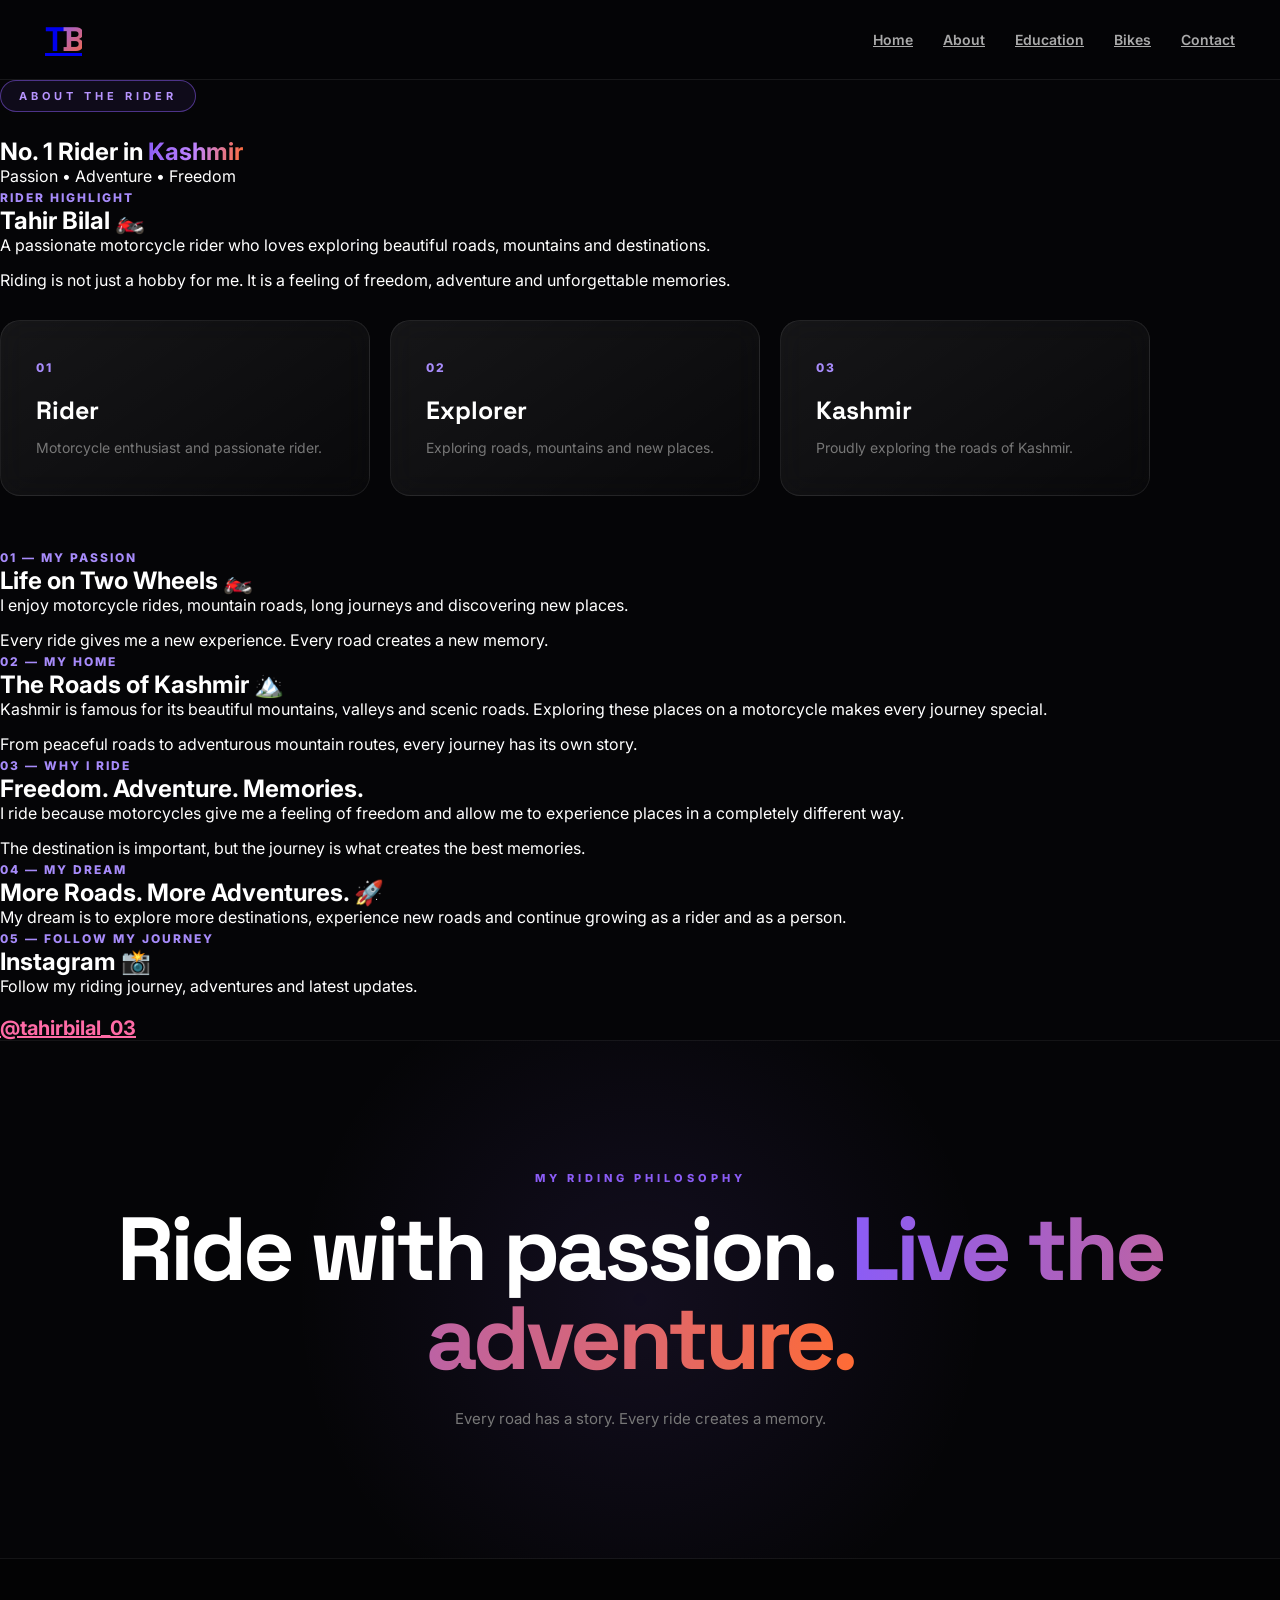
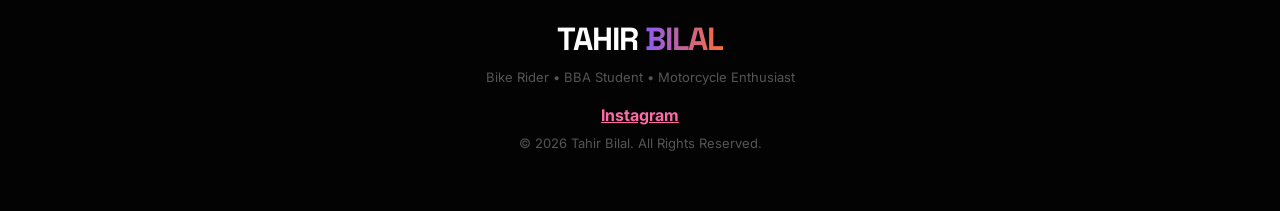
==== About.html @ ef12df56 "Update About.html" ====
<!DOCTYPE html>
<html lang="en">

<head>
    <meta charset="UTF-8">
    <meta name="viewport" content="width=device-width, initial-scale=1.0">

    <title>About | Tahir Bilal</title>

    <link rel="stylesheet" href="style.css">

    <link rel="preconnect" href="https://fonts.googleapis.com">
    <link href="https://fonts.googleapis.com/css2?family=Inter:wght@400;600;700;800&family=Space+Grotesk:wght@500;600;700&display=swap" rel="stylesheet">
</head>

<body>

<!-- NAVBAR -->

<nav class="navbar">

    <div class="nav-container">

        <a href="index.html" class="logo">
            T<span>B</span>
        </a>

        <div class="nav-links">

            <a href="index.html">Home</a>

            <a href="About.html">About</a>

            <a href="education.html">Education</a>

            <a href="Bikes.html">Bikes</a>

            <a href="Contact.Html">Contact</a>

        </div>

    </div>

</nav>


<!-- ABOUT HERO -->

<section class="container">

    <div class="page-title">

        <div class="small-title">
            ABOUT THE RIDER
        </div>

        <h1>
            No. 1 Rider in
            <span class="gradient-text">Kashmir</span>
        </h1>

        <p>
            Passion • Adventure • Freedom
        </p>

    </div>


    <!-- RIDER HIGHLIGHT -->

    <div class="card">

        <span class="quick-number">
            RIDER HIGHLIGHT
        </span>

        <h2>
            Tahir Bilal 🏍️
        </h2>

        <p>
            A passionate motorcycle rider who loves exploring
            beautiful roads, mountains and destinations.
        </p>

        <p style="margin-top:15px;">
            Riding is not just a hobby for me. It is a feeling of
            freedom, adventure and unforgettable memories.
        </p>

    </div>


    <!-- STATS -->

    <div class="quick-section" style="margin:30px 0 50px; padding:0;">

        <div class="quick-card">

            <span class="quick-number">01</span>

            <h3>
                Rider
            </h3>

            <p>
                Motorcycle enthusiast
                and passionate rider.
            </p>

        </div>


        <div class="quick-card">

            <span class="quick-number">02</span>

            <h3>
                Explorer
            </h3>

            <p>
                Exploring roads,
                mountains and new places.
            </p>

        </div>


        <div class="quick-card">

            <span class="quick-number">03</span>

            <h3>
                Kashmir
            </h3>

            <p>
                Proudly exploring
                the roads of Kashmir.
            </p>

        </div>

    </div>


    <!-- MY PASSION -->

    <div class="card">

        <span class="quick-number">
            01 — MY PASSION
        </span>

        <h2>
            Life on Two Wheels 🏍️
        </h2>

        <p>
            I enjoy motorcycle rides, mountain roads,
            long journeys and discovering new places.
        </p>

        <p style="margin-top:15px;">
            Every ride gives me a new experience.
            Every road creates a new memory.
        </p>

    </div>


    <!-- KASHMIR -->

    <div class="card">

        <span class="quick-number">
            02 — MY HOME
        </span>

        <h2>
            The Roads of Kashmir 🏔️
        </h2>

        <p>
            Kashmir is famous for its beautiful mountains,
            valleys and scenic roads. Exploring these places
            on a motorcycle makes every journey special.
        </p>

        <p style="margin-top:15px;">
            From peaceful roads to adventurous mountain routes,
            every journey has its own story.
        </p>

    </div>


    <!-- WHY I RIDE -->

    <div class="card">

        <span class="quick-number">
            03 — WHY I RIDE
        </span>

        <h2>
            Freedom. Adventure. Memories.
        </h2>

        <p>
            I ride because motorcycles give me a feeling of
            freedom and allow me to experience places in a
            completely different way.
        </p>

        <p style="margin-top:15px;">
            The destination is important, but the journey
            is what creates the best memories.
        </p>

    </div>


    <!-- FUTURE -->

    <div class="card">

        <span class="quick-number">
            04 — MY DREAM
        </span>

        <h2>
            More Roads. More Adventures. 🚀
        </h2>

        <p>
            My dream is to explore more destinations,
            experience new roads and continue growing
            as a rider and as a person.
        </p>

    </div>


    <!-- INSTAGRAM -->

    <div class="card">

        <span class="quick-number">
            05 — FOLLOW MY JOURNEY
        </span>

        <h2>
            Instagram 📸
        </h2>

        <p>
            Follow my riding journey, adventures and
            latest updates.
        </p>

        <p style="margin-top:20px;">

            <a
                href="https://www.instagram.com/tahirbilal_03/"
                target="_blank"
                rel="noopener noreferrer"
                style="
                    color:#ff6ba6;
                    font-weight:700;
                    font-size:20px;
                "
            >
                @tahirbilal_03
            </a>

        </p>

    </div>

</section>


<!-- QUOTE -->

<section class="quote">

    <p class="quote-small">
        MY RIDING PHILOSOPHY
    </p>

    <h2>
        Ride with passion.
        <span>Live the adventure.</span>
    </h2>

    <p>
        Every road has a story.
        Every ride creates a memory.
    </p>

</section>


<!-- FOOTER -->

<footer>

    <h2>
        TAHIR <span>BILAL</span>
    </h2>

    <p>
        Bike Rider • BBA Student • Motorcycle Enthusiast
    </p>

    <div class="footer-social">

        <a
            href="https://www.instagram.com/tahirbilal_03/"
            target="_blank"
            rel="noopener noreferrer"
        >
            Instagram
        </a>

    </div>

    <p>
        © 2026 Tahir Bilal. All Rights Reserved.
    </p>

</footer>

</body>
        </html>
---- style.css ----
* {
    margin: 0;
    padding: 0;
    box-sizing: border-box;
}

html {
    scroll-behavior: smooth;
}

body {
    font-family: "Inter", Arial, sans-serif;
    background: #050507;
    color: #fff;
    overflow-x: hidden;
}

/* ================= NAVBAR ================= */

.navbar {
    position: sticky;
    top: 0;
    z-index: 1000;
    background: rgba(5, 5, 7, 0.75);
    backdrop-filter: blur(18px);
    border-bottom: 1px solid rgba(255,255,255,0.08);
}

.nav-container {
    max-width: 1250px;
    margin: auto;
    padding: 18px 30px;

    display: flex;
    align-items: center;
    justify-content: space-between;
}

.logo {
    font-family: "Space Grotesk", sans-serif;
    font-size: 34px;
    font-weight: 800;
    letter-spacing: -3px;
}

.logo span {
    background: linear-gradient(135deg, #8b5cf6, #ff6b35);
    -webkit-background-clip: text;
    color: transparent;
}

.nav-links {
    display: flex;
    gap: 30px;
}

.nav-links a {
    color: #aaa;
    font-size: 14px;
    font-weight: 600;
    transition: 0.3s;
}

.nav-links a:hover {
    color: white;
}

/* ================= HERO ================= */

.hero {
    min-height: 92vh;
    position: relative;

    display: flex;
    align-items: center;
    justify-content: center;

    text-align: center;
    padding: 100px 25px;

    overflow: hidden;

    background:
        radial-gradient(circle at 20% 30%, rgba(139,92,246,0.18), transparent 30%),
        radial-gradient(circle at 80% 70%, rgba(255,107,53,0.12), transparent 30%),
        #050507;
}

.hero::before {
    content: "";
    position: absolute;

    width: 450px;
    height: 450px;

    border-radius: 50%;

    background: rgba(139,92,246,0.10);

    filter: blur(90px);

    top: 10%;
    left: 5%;

    animation: floatGlow 6s ease-in-out infinite;
}

.hero::after {
    content: "";
    position: absolute;

    width: 400px;
    height: 400px;

    border-radius: 50%;

    background: rgba(255,107,53,0.08);

    filter: blur(90px);

    right: 5%;
    bottom: 5%;

    animation: floatGlow 7s ease-in-out infinite reverse;
}

.hero-content {
    position: relative;
    z-index: 2;

    max-width: 900px;

    animation: heroEnter 1s ease;
}

.small-title {
    display: inline-block;

    padding: 8px 18px;

    border: 1px solid rgba(139,92,246,0.5);

    border-radius: 50px;

    color: #b794ff;

    font-size: 11px;
    font-weight: 700;

    letter-spacing: 4px;

    background: rgba(139,92,246,0.08);

    margin-bottom: 25px;
}

.hero h1 {
    font-family: "Space Grotesk", sans-serif;

    font-size: clamp(70px, 12vw, 145px);

    line-height: 0.85;

    letter-spacing: -8px;

    margin-bottom: 30px;
}

.gradient-text {
    background: linear-gradient(
        100deg,
        #8b5cf6,
        #c084fc,
        #ff6b35
    );

    -webkit-background-clip: text;
    color: transparent;
}

.hero h2 {
    font-size: 25px;
    margin-bottom: 18px;
}

.hero p {
    max-width: 650px;

    margin: auto;

    color: #999;

    font-size: 17px;

    line-height: 1.8;
}

/* ================= BUTTONS ================= */

.buttons {
    margin-top: 38px;

    display: flex;

    justify-content: center;

    gap: 15px;

    flex-wrap: wrap;
}

.btn {
    padding: 15px 28px;

    border-radius: 12px;

    font-size: 14px;

    font-weight: 700;

    transition: 0.35s;

    position: relative;

    overflow: hidden;
}

.btn-primary {
    background: linear-gradient(
        135deg,
        #7c3aed,
        #a855f7,
        #ff6b35
    );

    box-shadow:
        0 10px 35px rgba(139,92,246,0.25);
}

.btn-outline {
    border: 1px solid rgba(255,255,255,0.15);

    background: rgba(255,255,255,0.03);

    color: white;
}

.btn:hover {
    transform: translateY(-5px);

    box-shadow:
        0 15px 40px rgba(139,92,246,0.30);
}

/* ================= SOCIAL ================= */

.home-social {
    margin-top: 35px;

    display: flex;

    justify-content: center;

    align-items: center;

    gap: 15px;

    color: #666;

    font-size: 13px;
}

.home-social a {
    color: #ff6ba6;

    font-weight: 700;
}

.home-social a:hover {
    color: white;
}

/* ================= QUICK CARDS ================= */

.quick-section {
    max-width: 1150px;

    margin: -45px auto 0;

    padding: 0 25px 100px;

    position: relative;

    z-index: 5;

    display: grid;

    grid-template-columns: repeat(3, 1fr);

    gap: 20px;
}

.quick-card {
    padding: 35px;

    border-radius: 20px;

    background:
        linear-gradient(
            145deg,
            rgba(255,255,255,0.07),
            rgba(255,255,255,0.02)
        );

    border: 1px solid rgba(255,255,255,0.08);

    backdrop-filter: blur(15px);

    transition: 0.4s;
}

.quick-card:hover {
    transform: translateY(-10px);

    border-color: rgba(139,92,246,0.5);

    box-shadow:
        0 20px 60px rgba(0,0,0,0.4);
}

.quick-number {
    color: #a78bfa;

    font-size: 12px;

    font-weight: 800;

    letter-spacing: 2px;
}

.quick-card h3 {
    font-size: 25px;

    margin: 18px 0 10px;

    font-family: "Space Grotesk", sans-serif;
}

.quick-card p {
    color: #777;

    font-size: 14px;

    line-height: 1.7;
}

/* ================= QUOTE ================= */

.quote {
    padding: 130px 25px;

    text-align: center;

    border-top: 1px solid rgba(255,255,255,0.06);

    border-bottom: 1px solid rgba(255,255,255,0.06);

    background:
        radial-gradient(
            circle at center,
            rgba(139,92,246,0.10),
            transparent 50%
        );
}

.quote-small {
    color: #8b5cf6;

    font-size: 11px;

    letter-spacing: 4px;

    font-weight: 800;

    margin-bottom: 20px;
}

.quote h2 {
    font-family: "Space Grotesk", sans-serif;

    font-size: clamp(45px, 7vw, 90px);

    line-height: 1;

    letter-spacing: -4px;

    margin-bottom: 25px;
}

.quote h2 span {
    background: linear-gradient(
        90deg,
        #8b5cf6,
        #ff6b35
    );

    -webkit-background-clip: text;

    color: transparent;
}

.quote > p:last-child {
    color: #777;

    font-size: 15px;
}

/* ================= FOOTER ================= */

footer {
    padding: 60px 25px;

    text-align: center;

    background: #030304;
}

footer h2 {
    font-family: "Space Grotesk", sans-serif;

    font-size: 32px;

    letter-spacing: -1px;
}

footer h2 span {
    background: linear-gradient(
        90deg,
        #8b5cf6,
        #ff6b35
    );

    -webkit-background-clip: text;

    color: transparent;
}

footer p {
    color: #555;

    font-size: 13px;

    margin-top: 10px;
}

.footer-social {
    margin-top: 20px;
}

.footer-social a {
    color: #ff6ba6;

    font-weight: 700;
}

/* ================= ANIMATIONS ================= */

@keyframes heroEnter {

    from {
        opacity: 0;
        transform: translateY(35px);
    }

    to {
        opacity: 1;
        transform: translateY(0);
    }
}

@keyframes floatGlow {

    0%, 100% {
        transform: translateY(0);
    }

    50% {
        transform: translateY(-35px);
    }
}

/* ================= MOBILE ================= */

@media (max-width: 750px) {

    .nav-container {
        flex-direction: column;

        gap: 15px;

        padding: 16px 15px;
    }

    .nav-links {
        gap: 13px;

        flex-wrap: wrap;

        justify-content: center;
    }

    .nav-links a {
        font-size: 12px;
    }

    .hero {
        min-height: 85vh;

        padding: 80px 20px;
    }

    .hero h1 {
        font-size: 70px;

        letter-spacing: -5px;
    }

    .hero p {
        font-size: 15px;
    }

    .quick-section {
        grid-template-columns: 1fr;

        margin-top: 0;

        padding-top: 40px;
    }

    .quick-card {
        padding: 28px;
    }

    .quote {
        padding: 90px 20px;
    }

    .quote h2 {
        letter-spacing: -2px;
    }
}
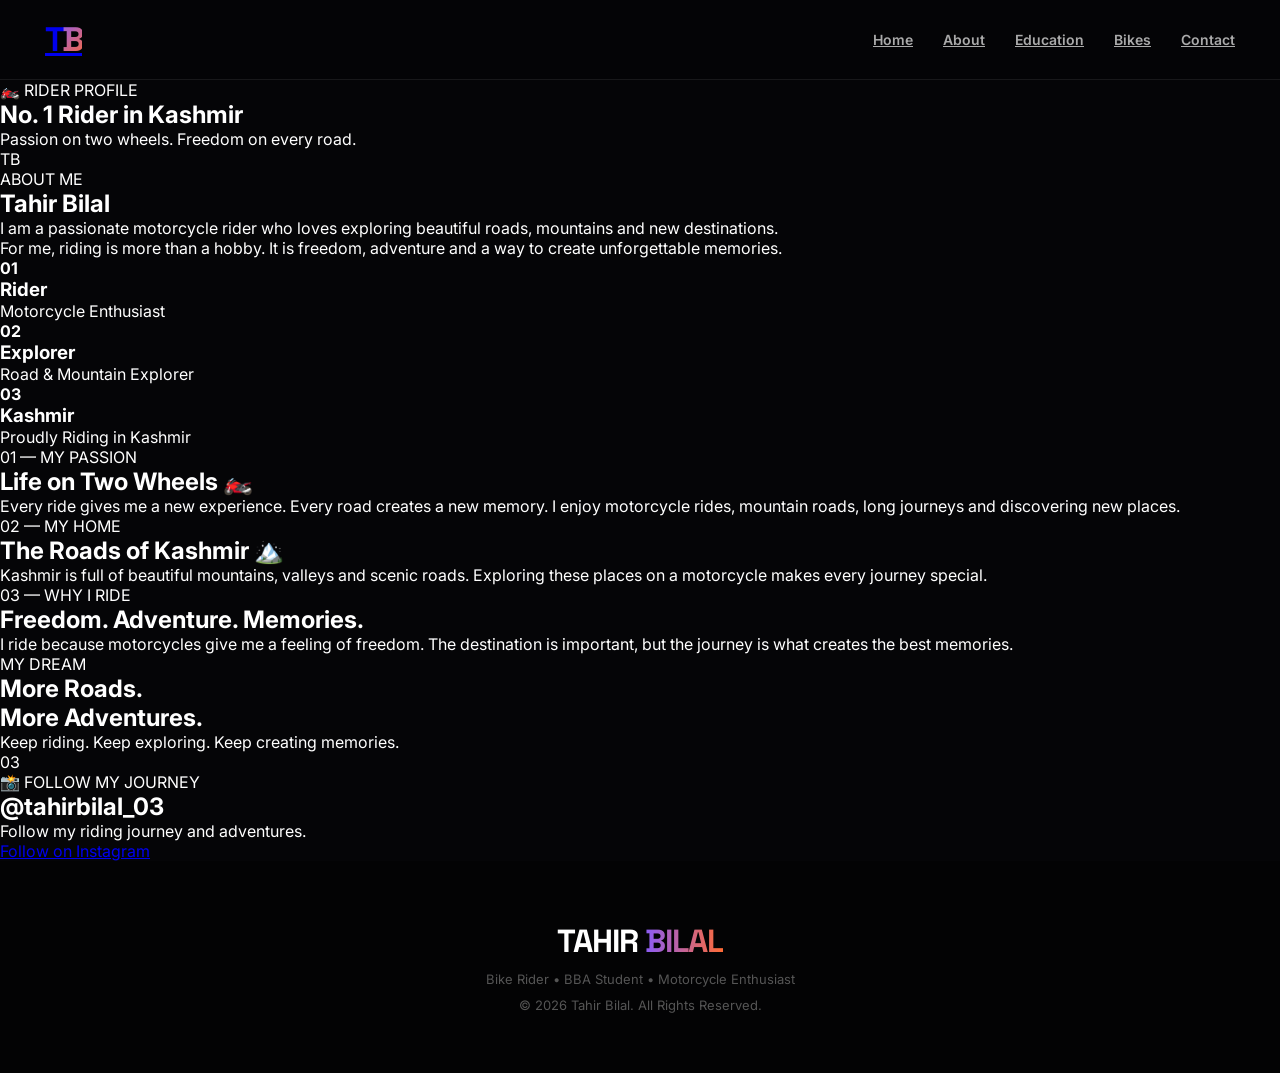
==== commit 81565551: "Revise About page layout and content Refactor About.html to improve content structure and clarity." ====
--- a/About.html
+++ b/About.html
@@ -15,8 +15,6 @@
 
 <body>
 
-<!-- NAVBAR -->
-
 <nav class="navbar">
 
     <div class="nav-container">
@@ -26,17 +24,11 @@
         </a>
 
         <div class="nav-links">
-
             <a href="index.html">Home</a>
-
             <a href="About.html">About</a>
-
             <a href="education.html">Education</a>
-
             <a href="Bikes.html">Bikes</a>
-
             <a href="Contact.Html">Contact</a>
-
         </div>
 
     </div>
@@ -44,288 +36,252 @@
 </nav>
 
 
-<!-- ABOUT HERO -->
-
-<section class="container">
-
-    <div class="page-title">
-
-        <div class="small-title">
-            ABOUT THE RIDER
+<main class="about-page">
+
+    <!-- HERO -->
+
+    <section class="about-hero">
+
+        <div class="about-badge">
+            🏍️ RIDER PROFILE
         </div>
 
         <h1>
             No. 1 Rider in
-            <span class="gradient-text">Kashmir</span>
+            <span>Kashmir</span>
         </h1>
 
         <p>
-            Passion • Adventure • Freedom
-        </p>
-
-    </div>
-
-
-    <!-- RIDER HIGHLIGHT -->
-
-    <div class="card">
-
-        <span class="quick-number">
-            RIDER HIGHLIGHT
-        </span>
-
-        <h2>
-            Tahir Bilal 🏍️
-        </h2>
-
-        <p>
-            A passionate motorcycle rider who loves exploring
-            beautiful roads, mountains and destinations.
-        </p>
-
-        <p style="margin-top:15px;">
-            Riding is not just a hobby for me. It is a feeling of
-            freedom, adventure and unforgettable memories.
-        </p>
-
-    </div>
+            Passion on two wheels. Freedom on every road.
+        </p>
+
+    </section>
+
+
+    <!-- PROFILE CARD -->
+
+    <section class="profile-card">
+
+        <div class="profile-icon">
+            TB
+        </div>
+
+        <div class="profile-content">
+
+            <div class="section-label">
+                ABOUT ME
+            </div>
+
+            <h2>
+                Tahir Bilal
+            </h2>
+
+            <p>
+                I am a passionate motorcycle rider who loves
+                exploring beautiful roads, mountains and
+                new destinations.
+            </p>
+
+            <p>
+                For me, riding is more than a hobby.
+                It is freedom, adventure and a way to
+                create unforgettable memories.
+            </p>
+
+        </div>
+
+    </section>
 
 
     <!-- STATS -->
 
-    <div class="quick-section" style="margin:30px 0 50px; padding:0;">
-
-        <div class="quick-card">
-
-            <span class="quick-number">01</span>
+    <section class="rider-stats">
+
+        <div class="stat-box">
+
+            <strong>01</strong>
 
             <h3>
                 Rider
             </h3>
 
             <p>
-                Motorcycle enthusiast
-                and passionate rider.
-            </p>
-
-        </div>
-
-
-        <div class="quick-card">
-
-            <span class="quick-number">02</span>
+                Motorcycle Enthusiast
+            </p>
+
+        </div>
+
+
+        <div class="stat-box">
+
+            <strong>02</strong>
 
             <h3>
                 Explorer
             </h3>
 
             <p>
-                Exploring roads,
-                mountains and new places.
-            </p>
-
-        </div>
-
-
-        <div class="quick-card">
-
-            <span class="quick-number">03</span>
+                Road & Mountain Explorer
+            </p>
+
+        </div>
+
+
+        <div class="stat-box">
+
+            <strong>03</strong>
 
             <h3>
                 Kashmir
             </h3>
 
             <p>
-                Proudly exploring
-                the roads of Kashmir.
-            </p>
-
-        </div>
-
-    </div>
-
-
-    <!-- MY PASSION -->
-
-    <div class="card">
-
-        <span class="quick-number">
+                Proudly Riding in Kashmir
+            </p>
+
+        </div>
+
+    </section>
+
+
+    <!-- PASSION -->
+
+    <section class="about-box">
+
+        <div class="section-label">
             01 — MY PASSION
-        </span>
-
-        <h2>
-            Life on Two Wheels 🏍️
-        </h2>
-
-        <p>
+        </div>
+
+        <h2>
+            Life on Two Wheels
+            <span>🏍️</span>
+        </h2>
+
+        <p>
+            Every ride gives me a new experience.
+            Every road creates a new memory.
             I enjoy motorcycle rides, mountain roads,
             long journeys and discovering new places.
         </p>
 
-        <p style="margin-top:15px;">
-            Every ride gives me a new experience.
-            Every road creates a new memory.
-        </p>
-
-    </div>
+    </section>
 
 
     <!-- KASHMIR -->
 
-    <div class="card">
-
-        <span class="quick-number">
+    <section class="about-box">
+
+        <div class="section-label">
             02 — MY HOME
-        </span>
-
-        <h2>
-            The Roads of Kashmir 🏔️
-        </h2>
-
-        <p>
-            Kashmir is famous for its beautiful mountains,
-            valleys and scenic roads. Exploring these places
-            on a motorcycle makes every journey special.
-        </p>
-
-        <p style="margin-top:15px;">
-            From peaceful roads to adventurous mountain routes,
-            every journey has its own story.
-        </p>
-
-    </div>
+        </div>
+
+        <h2>
+            The Roads of
+            <span>Kashmir</span> 🏔️
+        </h2>
+
+        <p>
+            Kashmir is full of beautiful mountains,
+            valleys and scenic roads. Exploring these
+            places on a motorcycle makes every journey
+            special.
+        </p>
+
+    </section>
 
 
     <!-- WHY I RIDE -->
 
-    <div class="card">
-
-        <span class="quick-number">
+    <section class="about-box">
+
+        <div class="section-label">
             03 — WHY I RIDE
-        </span>
-
-        <h2>
-            Freedom. Adventure. Memories.
-        </h2>
-
-        <p>
-            I ride because motorcycles give me a feeling of
-            freedom and allow me to experience places in a
-            completely different way.
-        </p>
-
-        <p style="margin-top:15px;">
-            The destination is important, but the journey
-            is what creates the best memories.
-        </p>
-
-    </div>
-
-
-    <!-- FUTURE -->
-
-    <div class="card">
-
-        <span class="quick-number">
-            04 — MY DREAM
-        </span>
-
-        <h2>
-            More Roads. More Adventures. 🚀
-        </h2>
-
-        <p>
-            My dream is to explore more destinations,
-            experience new roads and continue growing
-            as a rider and as a person.
-        </p>
-
-    </div>
+        </div>
+
+        <h2>
+            Freedom.
+            <span>Adventure.</span>
+            Memories.
+        </h2>
+
+        <p>
+            I ride because motorcycles give me a feeling
+            of freedom. The destination is important,
+            but the journey is what creates the best memories.
+        </p>
+
+    </section>
+
+
+    <!-- DREAM -->
+
+    <section class="dream-box">
+
+        <div>
+
+            <div class="section-label">
+                MY DREAM
+            </div>
+
+            <h2>
+                More Roads.
+                <br>
+                More Adventures.
+            </h2>
+
+            <p>
+                Keep riding. Keep exploring.
+                Keep creating memories.
+            </p>
+
+        </div>
+
+        <div class="dream-number">
+            03
+        </div>
+
+    </section>
 
 
     <!-- INSTAGRAM -->
 
-    <div class="card">
-
-        <span class="quick-number">
-            05 — FOLLOW MY JOURNEY
-        </span>
-
-        <h2>
-            Instagram 📸
-        </h2>
-
-        <p>
-            Follow my riding journey, adventures and
-            latest updates.
-        </p>
-
-        <p style="margin-top:20px;">
-
-            <a
-                href="https://www.instagram.com/tahirbilal_03/"
-                target="_blank"
-                rel="noopener noreferrer"
-                style="
-                    color:#ff6ba6;
-                    font-weight:700;
-                    font-size:20px;
-                "
-            >
-                @tahirbilal_03
-            </a>
-
-        </p>
-
-    </div>
-
-</section>
-
-
-<!-- QUOTE -->
-
-<section class="quote">
-
-    <p class="quote-small">
-        MY RIDING PHILOSOPHY
-    </p>
-
-    <h2>
-        Ride with passion.
-        <span>Live the adventure.</span>
-    </h2>
-
-    <p>
-        Every road has a story.
-        Every ride creates a memory.
-    </p>
-
-</section>
-
-
-<!-- FOOTER -->
-
-<footer>
-
-    <h2>
-        TAHIR <span>BILAL</span>
-    </h2>
-
-    <p>
-        Bike Rider • BBA Student • Motorcycle Enthusiast
-    </p>
-
-    <div class="footer-social">
+    <section class="instagram-box">
+
+        <div class="instagram-title">
+            📸 FOLLOW MY JOURNEY
+        </div>
+
+        <h2>
+            @tahirbilal_03
+        </h2>
+
+        <p>
+            Follow my riding journey and adventures.
+        </p>
 
         <a
             href="https://www.instagram.com/tahirbilal_03/"
             target="_blank"
             rel="noopener noreferrer"
+            class="instagram-btn"
         >
-            Instagram
+            Follow on Instagram
         </a>
 
-    </div>
+    </section>
+
+</main>
+
+
+<footer>
+
+    <h2>
+        TAHIR <span>BILAL</span>
+    </h2>
+
+    <p>
+        Bike Rider • BBA Student • Motorcycle Enthusiast
+    </p>
 
     <p>
         © 2026 Tahir Bilal. All Rights Reserved.
@@ -334,4 +290,4 @@
 </footer>
 
 </body>
-        </html>
+            </html>
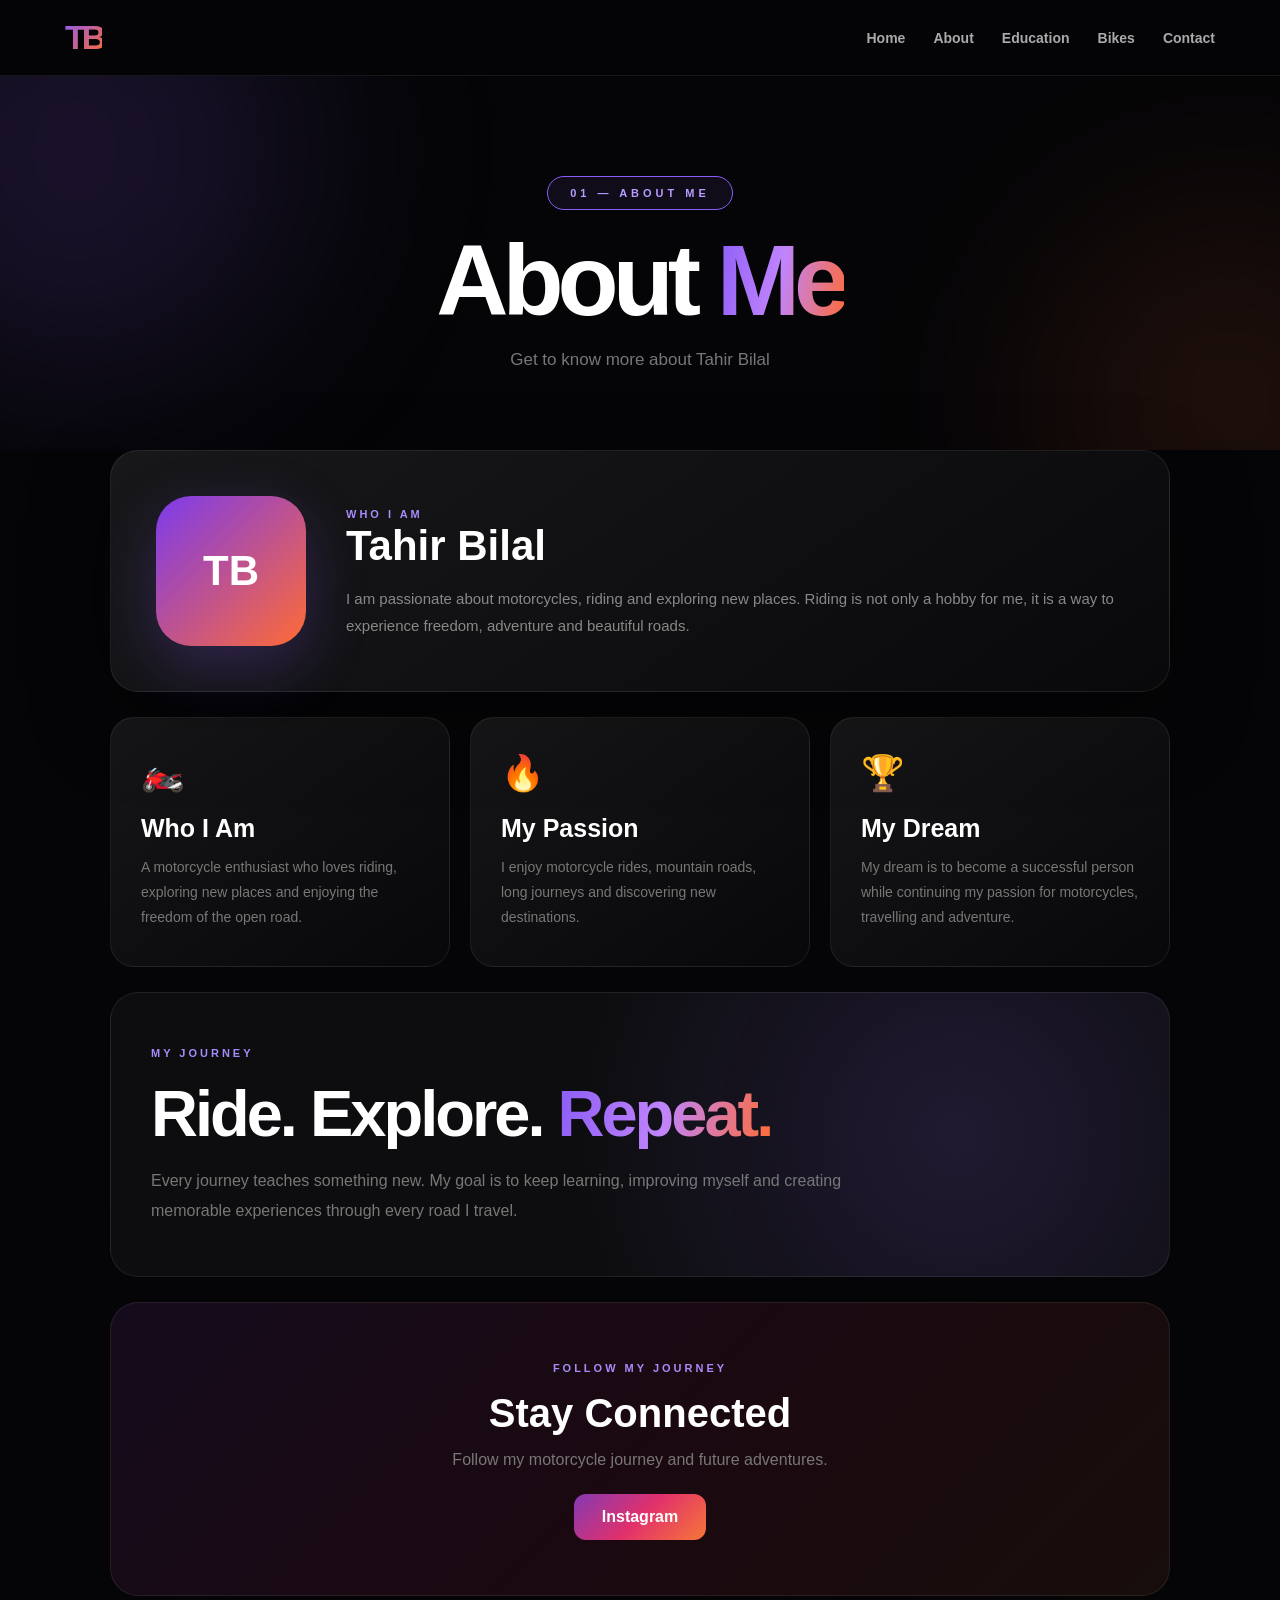
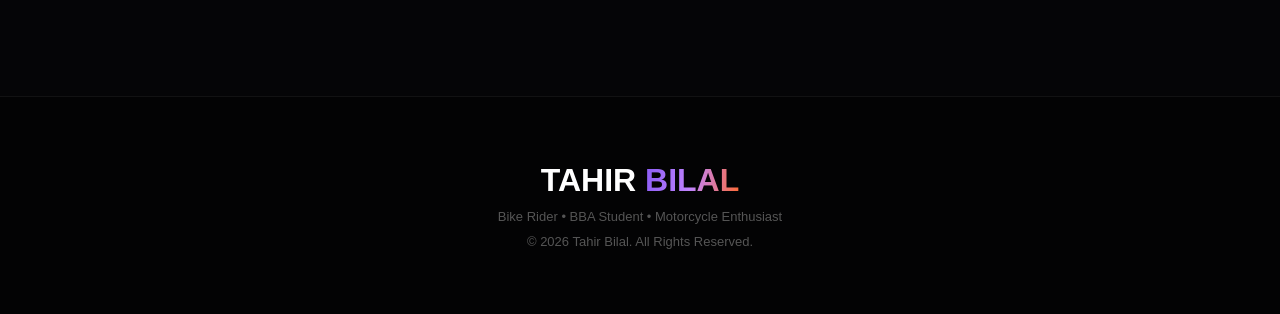
==== commit 79e1fbb6: "Revise About page content and styling Updated the About page with new titles, improved styling, and " ====
--- a/About.html
+++ b/About.html
@@ -1,282 +1,610 @@
 <!DOCTYPE html>
 <html lang="en">
-
 <head>
     <meta charset="UTF-8">
     <meta name="viewport" content="width=device-width, initial-scale=1.0">
 
-    <title>About | Tahir Bilal</title>
-
-    <link rel="stylesheet" href="style.css">
-
-    <link rel="preconnect" href="https://fonts.googleapis.com">
-    <link href="https://fonts.googleapis.com/css2?family=Inter:wght@400;600;700;800&family=Space+Grotesk:wght@500;600;700&display=swap" rel="stylesheet">
+    <title>About Me | Tahir Bilal</title>
+
+    <style>
+        * {
+            margin: 0;
+            padding: 0;
+            box-sizing: border-box;
+        }
+
+        html {
+            scroll-behavior: smooth;
+        }
+
+        body {
+            font-family: Arial, sans-serif;
+            background: #050507;
+            color: white;
+            overflow-x: hidden;
+        }
+
+        /* NAVBAR */
+        .navbar {
+            position: sticky;
+            top: 0;
+            z-index: 1000;
+            background: rgba(5, 5, 7, 0.88);
+            backdrop-filter: blur(18px);
+            border-bottom: 1px solid rgba(255,255,255,0.08);
+        }
+
+        .nav-container {
+            max-width: 1200px;
+            margin: auto;
+            padding: 18px 25px;
+            display: flex;
+            align-items: center;
+            justify-content: space-between;
+        }
+
+        .logo {
+            font-size: 34px;
+            font-weight: 900;
+            letter-spacing: -4px;
+            background: linear-gradient(135deg,#8b5cf6,#ff6b35);
+            -webkit-background-clip: text;
+            color: transparent;
+        }
+
+        .nav-links {
+            display: flex;
+            gap: 28px;
+        }
+
+        .nav-links a {
+            color: #aaa;
+            text-decoration: none;
+            font-size: 14px;
+            font-weight: 600;
+            transition: .3s;
+        }
+
+        .nav-links a:hover {
+            color: white;
+        }
+
+        /* ABOUT HERO */
+        .about-hero {
+            position: relative;
+            text-align: center;
+            padding: 100px 20px 80px;
+            overflow: hidden;
+        }
+
+        .about-hero::before {
+            content: "";
+            position: absolute;
+            width: 450px;
+            height: 450px;
+            background: rgba(139,92,246,.15);
+            filter: blur(100px);
+            border-radius: 50%;
+            top: -150px;
+            left: -150px;
+        }
+
+        .about-hero::after {
+            content: "";
+            position: absolute;
+            width: 400px;
+            height: 400px;
+            background: rgba(255,107,53,.10);
+            filter: blur(100px);
+            border-radius: 50%;
+            right: -150px;
+            bottom: -150px;
+        }
+
+        .badge {
+            position: relative;
+            z-index: 2;
+            display: inline-block;
+            padding: 10px 22px;
+            border: 1px solid #8b5cf6;
+            border-radius: 50px;
+            color: #b99cff;
+            font-size: 11px;
+            font-weight: bold;
+            letter-spacing: 4px;
+            margin-bottom: 25px;
+            background: rgba(139,92,246,.08);
+        }
+
+        .about-hero h1 {
+            position: relative;
+            z-index: 2;
+            font-size: clamp(55px, 10vw, 100px);
+            line-height: .9;
+            letter-spacing: -6px;
+            margin-bottom: 25px;
+        }
+
+        .gradient {
+            background: linear-gradient(
+                100deg,
+                #8b5cf6,
+                #c084fc,
+                #ff6b35
+            );
+            -webkit-background-clip: text;
+            color: transparent;
+        }
+
+        .about-hero p {
+            position: relative;
+            z-index: 2;
+            color: #777;
+            font-size: 17px;
+        }
+
+        /* MAIN */
+        .container {
+            max-width: 1100px;
+            margin: auto;
+            padding: 0 20px 100px;
+        }
+
+        /* PROFILE */
+        .profile {
+            display: flex;
+            align-items: center;
+            gap: 40px;
+            padding: 45px;
+            border-radius: 28px;
+
+            background:
+                linear-gradient(
+                    145deg,
+                    rgba(255,255,255,.08),
+                    rgba(255,255,255,.02)
+                );
+
+            border: 1px solid rgba(255,255,255,.08);
+
+            box-shadow:
+                0 30px 80px rgba(0,0,0,.35);
+
+            margin-bottom: 25px;
+        }
+
+        .profile-logo {
+            min-width: 150px;
+            height: 150px;
+
+            display: flex;
+            align-items: center;
+            justify-content: center;
+
+            border-radius: 35px;
+
+            font-size: 42px;
+            font-weight: 900;
+
+            background:
+                linear-gradient(
+                    135deg,
+                    #7c3aed,
+                    #ff6b35
+                );
+
+            box-shadow:
+                0 20px 60px rgba(139,92,246,.25);
+        }
+
+        .profile h2 {
+            font-size: 42px;
+            margin-bottom: 15px;
+        }
+
+        .profile p {
+            color: #888;
+            line-height: 1.8;
+            font-size: 15px;
+        }
+
+        /* CARDS */
+        .cards {
+            display: grid;
+            grid-template-columns: repeat(3,1fr);
+            gap: 20px;
+            margin-top: 25px;
+        }
+
+        .card {
+            padding: 35px 30px;
+            border-radius: 24px;
+
+            background:
+                linear-gradient(
+                    145deg,
+                    rgba(255,255,255,.07),
+                    rgba(255,255,255,.015)
+                );
+
+            border: 1px solid rgba(255,255,255,.07);
+
+            transition: .4s;
+        }
+
+        .card:hover {
+            transform: translateY(-10px);
+            border-color: rgba(139,92,246,.5);
+            box-shadow:
+                0 20px 60px rgba(0,0,0,.4);
+        }
+
+        .icon {
+            font-size: 35px;
+            margin-bottom: 20px;
+        }
+
+        .card h3 {
+            font-size: 25px;
+            margin-bottom: 12px;
+        }
+
+        .card p {
+            color: #777;
+            line-height: 1.8;
+            font-size: 14px;
+        }
+
+        /* JOURNEY */
+        .journey {
+            margin-top: 25px;
+            padding: 50px 40px;
+            border-radius: 28px;
+
+            background:
+                radial-gradient(
+                    circle at 80% 50%,
+                    rgba(139,92,246,.15),
+                    transparent 45%
+                ),
+                rgba(255,255,255,.035);
+
+            border: 1px solid rgba(255,255,255,.08);
+        }
+
+        .label {
+            color: #a78bfa;
+            font-size: 11px;
+            font-weight: bold;
+            letter-spacing: 3px;
+        }
+
+        .journey h2 {
+            font-size: clamp(35px,6vw,65px);
+            margin: 15px 0;
+            letter-spacing: -3px;
+        }
+
+        .journey p {
+            max-width: 750px;
+            color: #777;
+            line-height: 1.9;
+        }
+
+        /* SOCIAL */
+        .social {
+            margin-top: 25px;
+            padding: 55px 25px;
+            text-align: center;
+            border-radius: 28px;
+
+            background:
+                linear-gradient(
+                    135deg,
+                    rgba(131,58,180,.12),
+                    rgba(225,48,108,.10),
+                    rgba(247,119,55,.08)
+                );
+
+            border: 1px solid rgba(255,255,255,.08);
+        }
+
+        .social h2 {
+            font-size: 40px;
+            margin: 15px 0;
+        }
+
+        .social p {
+            color: #777;
+            margin-bottom: 25px;
+        }
+
+        .social a {
+            display: inline-block;
+            padding: 14px 28px;
+            border-radius: 12px;
+
+            color: white;
+            text-decoration: none;
+            font-weight: bold;
+
+            background:
+                linear-gradient(
+                    135deg,
+                    #833ab4,
+                    #e1306c,
+                    #f77737
+                );
+
+            transition: .3s;
+        }
+
+        .social a:hover {
+            transform: translateY(-5px);
+            box-shadow:
+                0 15px 40px rgba(225,48,108,.25);
+        }
+
+        /* FOOTER */
+        footer {
+            text-align: center;
+            padding: 65px 20px;
+            border-top: 1px solid rgba(255,255,255,.06);
+            background: #030304;
+        }
+
+        footer h2 {
+            font-size: 32px;
+        }
+
+        footer p {
+            color: #555;
+            margin-top: 10px;
+            font-size: 13px;
+        }
+
+        /* MOBILE */
+        @media (max-width: 750px) {
+
+            .nav-container {
+                flex-direction: column;
+                gap: 15px;
+            }
+
+            .nav-links {
+                gap: 15px;
+                flex-wrap: wrap;
+                justify-content: center;
+            }
+
+            .nav-links a {
+                font-size: 12px;
+            }
+
+            .about-hero {
+                padding: 75px 20px 60px;
+            }
+
+            .about-hero h1 {
+                font-size: 60px;
+                letter-spacing: -4px;
+            }
+
+            .profile {
+                flex-direction: column;
+                align-items: flex-start;
+                padding: 30px;
+            }
+
+            .profile-logo {
+                min-width: 110px;
+                width: 110px;
+                height: 110px;
+                font-size: 32px;
+            }
+
+            .profile h2 {
+                font-size: 34px;
+            }
+
+            .cards {
+                grid-template-columns: 1fr;
+            }
+
+            .journey {
+                padding: 35px 25px;
+            }
+
+            .social h2 {
+                font-size: 32px;
+            }
+        }
+    </style>
 </head>
 
 <body>
 
+<!-- NAVBAR -->
+
 <nav class="navbar">
-
     <div class="nav-container">
 
         <a href="index.html" class="logo">
-            T<span>B</span>
+            TB
         </a>
 
         <div class="nav-links">
             <a href="index.html">Home</a>
             <a href="About.html">About</a>
-            <a href="education.html">Education</a>
+            <a href="Education.Html">Education</a>
             <a href="Bikes.html">Bikes</a>
             <a href="Contact.Html">Contact</a>
         </div>
 
     </div>
-
 </nav>
 
 
-<main class="about-page">
-
-    <!-- HERO -->
-
-    <section class="about-hero">
-
-        <div class="about-badge">
-            🏍️ RIDER PROFILE
-        </div>
-
-        <h1>
-            No. 1 Rider in
-            <span>Kashmir</span>
-        </h1>
-
-        <p>
-            Passion on two wheels. Freedom on every road.
-        </p>
-
-    </section>
-
-
-    <!-- PROFILE CARD -->
-
-    <section class="profile-card">
-
-        <div class="profile-icon">
+<!-- ABOUT HERO -->
+
+<section class="about-hero">
+
+    <div class="badge">
+        01 — ABOUT ME
+    </div>
+
+    <h1>
+        About <span class="gradient">Me</span>
+    </h1>
+
+    <p>
+        Get to know more about Tahir Bilal
+    </p>
+
+</section>
+
+
+<!-- MAIN CONTENT -->
+
+<main class="container">
+
+    <!-- PROFILE -->
+
+    <section class="profile">
+
+        <div class="profile-logo">
             TB
         </div>
 
-        <div class="profile-content">
-
-            <div class="section-label">
-                ABOUT ME
-            </div>
+        <div>
+            <span class="label">
+                WHO I AM
+            </span>
 
             <h2>
                 Tahir Bilal
             </h2>
 
             <p>
-                I am a passionate motorcycle rider who loves
-                exploring beautiful roads, mountains and
-                new destinations.
+                I am passionate about motorcycles, riding and
+                exploring new places. Riding is not only a hobby
+                for me, it is a way to experience freedom,
+                adventure and beautiful roads.
             </p>
+        </div>
+
+    </section>
+
+
+    <!-- THREE CARDS -->
+
+    <section class="cards">
+
+        <div class="card">
+
+            <div class="icon">🏍️</div>
+
+            <h3>
+                Who I Am
+            </h3>
 
             <p>
-                For me, riding is more than a hobby.
-                It is freedom, adventure and a way to
-                create unforgettable memories.
+                A motorcycle enthusiast who loves riding,
+                exploring new places and enjoying the freedom
+                of the open road.
             </p>
 
         </div>
 
+
+        <div class="card">
+
+            <div class="icon">🔥</div>
+
+            <h3>
+                My Passion
+            </h3>
+
+            <p>
+                I enjoy motorcycle rides, mountain roads,
+                long journeys and discovering new destinations.
+            </p>
+
+        </div>
+
+
+        <div class="card">
+
+            <div class="icon">🏆</div>
+
+            <h3>
+                My Dream
+            </h3>
+
+            <p>
+                My dream is to become a successful person while
+                continuing my passion for motorcycles, travelling
+                and adventure.
+            </p>
+
+        </div>
+
     </section>
 
 
-    <!-- STATS -->
-
-    <section class="rider-stats">
-
-        <div class="stat-box">
-
-            <strong>01</strong>
-
-            <h3>
-                Rider
-            </h3>
-
-            <p>
-                Motorcycle Enthusiast
-            </p>
-
-        </div>
-
-
-        <div class="stat-box">
-
-            <strong>02</strong>
-
-            <h3>
-                Explorer
-            </h3>
-
-            <p>
-                Road & Mountain Explorer
-            </p>
-
-        </div>
-
-
-        <div class="stat-box">
-
-            <strong>03</strong>
-
-            <h3>
-                Kashmir
-            </h3>
-
-            <p>
-                Proudly Riding in Kashmir
-            </p>
-
-        </div>
+    <!-- JOURNEY -->
+
+    <section class="journey">
+
+        <span class="label">
+            MY JOURNEY
+        </span>
+
+        <h2>
+            Ride. Explore.
+            <span class="gradient">Repeat.</span>
+        </h2>
+
+        <p>
+            Every journey teaches something new. My goal is to
+            keep learning, improving myself and creating
+            memorable experiences through every road I travel.
+        </p>
 
     </section>
 
 
-    <!-- PASSION -->
-
-    <section class="about-box">
-
-        <div class="section-label">
-            01 — MY PASSION
-        </div>
+    <!-- SOCIAL -->
+
+    <section class="social">
+
+        <span class="label">
+            FOLLOW MY JOURNEY
+        </span>
 
         <h2>
-            Life on Two Wheels
-            <span>🏍️</span>
+            Stay Connected
         </h2>
 
         <p>
-            Every ride gives me a new experience.
-            Every road creates a new memory.
-            I enjoy motorcycle rides, mountain roads,
-            long journeys and discovering new places.
+            Follow my motorcycle journey and future adventures.
         </p>
 
+        <a href="#" target="_blank">
+            Instagram
+        </a>
+
     </section>
 
-
-    <!-- KASHMIR -->
-
-    <section class="about-box">
-
-        <div class="section-label">
-            02 — MY HOME
-        </div>
-
-        <h2>
-            The Roads of
-            <span>Kashmir</span> 🏔️
-        </h2>
-
-        <p>
-            Kashmir is full of beautiful mountains,
-            valleys and scenic roads. Exploring these
-            places on a motorcycle makes every journey
-            special.
-        </p>
-
-    </section>
-
-
-    <!-- WHY I RIDE -->
-
-    <section class="about-box">
-
-        <div class="section-label">
-            03 — WHY I RIDE
-        </div>
-
-        <h2>
-            Freedom.
-            <span>Adventure.</span>
-            Memories.
-        </h2>
-
-        <p>
-            I ride because motorcycles give me a feeling
-            of freedom. The destination is important,
-            but the journey is what creates the best memories.
-        </p>
-
-    </section>
-
-
-    <!-- DREAM -->
-
-    <section class="dream-box">
-
-        <div>
-
-            <div class="section-label">
-                MY DREAM
-            </div>
-
-            <h2>
-                More Roads.
-                <br>
-                More Adventures.
-            </h2>
-
-            <p>
-                Keep riding. Keep exploring.
-                Keep creating memories.
-            </p>
-
-        </div>
-
-        <div class="dream-number">
-            03
-        </div>
-
-    </section>
-
-
-    <!-- INSTAGRAM -->
-
-    <section class="instagram-box">
-
-        <div class="instagram-title">
-            📸 FOLLOW MY JOURNEY
-        </div>
-
-        <h2>
-            @tahirbilal_03
-        </h2>
-
-        <p>
-            Follow my riding journey and adventures.
-        </p>
-
-        <a
-            href="https://www.instagram.com/tahirbilal_03/"
-            target="_blank"
-            rel="noopener noreferrer"
-            class="instagram-btn"
-        >
-            Follow on Instagram
-        </a>
-
-    </section>
-
 </main>
 
 
+<!-- FOOTER -->
+
 <footer>
 
     <h2>
-        TAHIR <span>BILAL</span>
+        TAHIR <span class="gradient">BILAL</span>
     </h2>
 
     <p>
@@ -290,4 +618,4 @@
 </footer>
 
 </body>
-            </html>
+    </html>
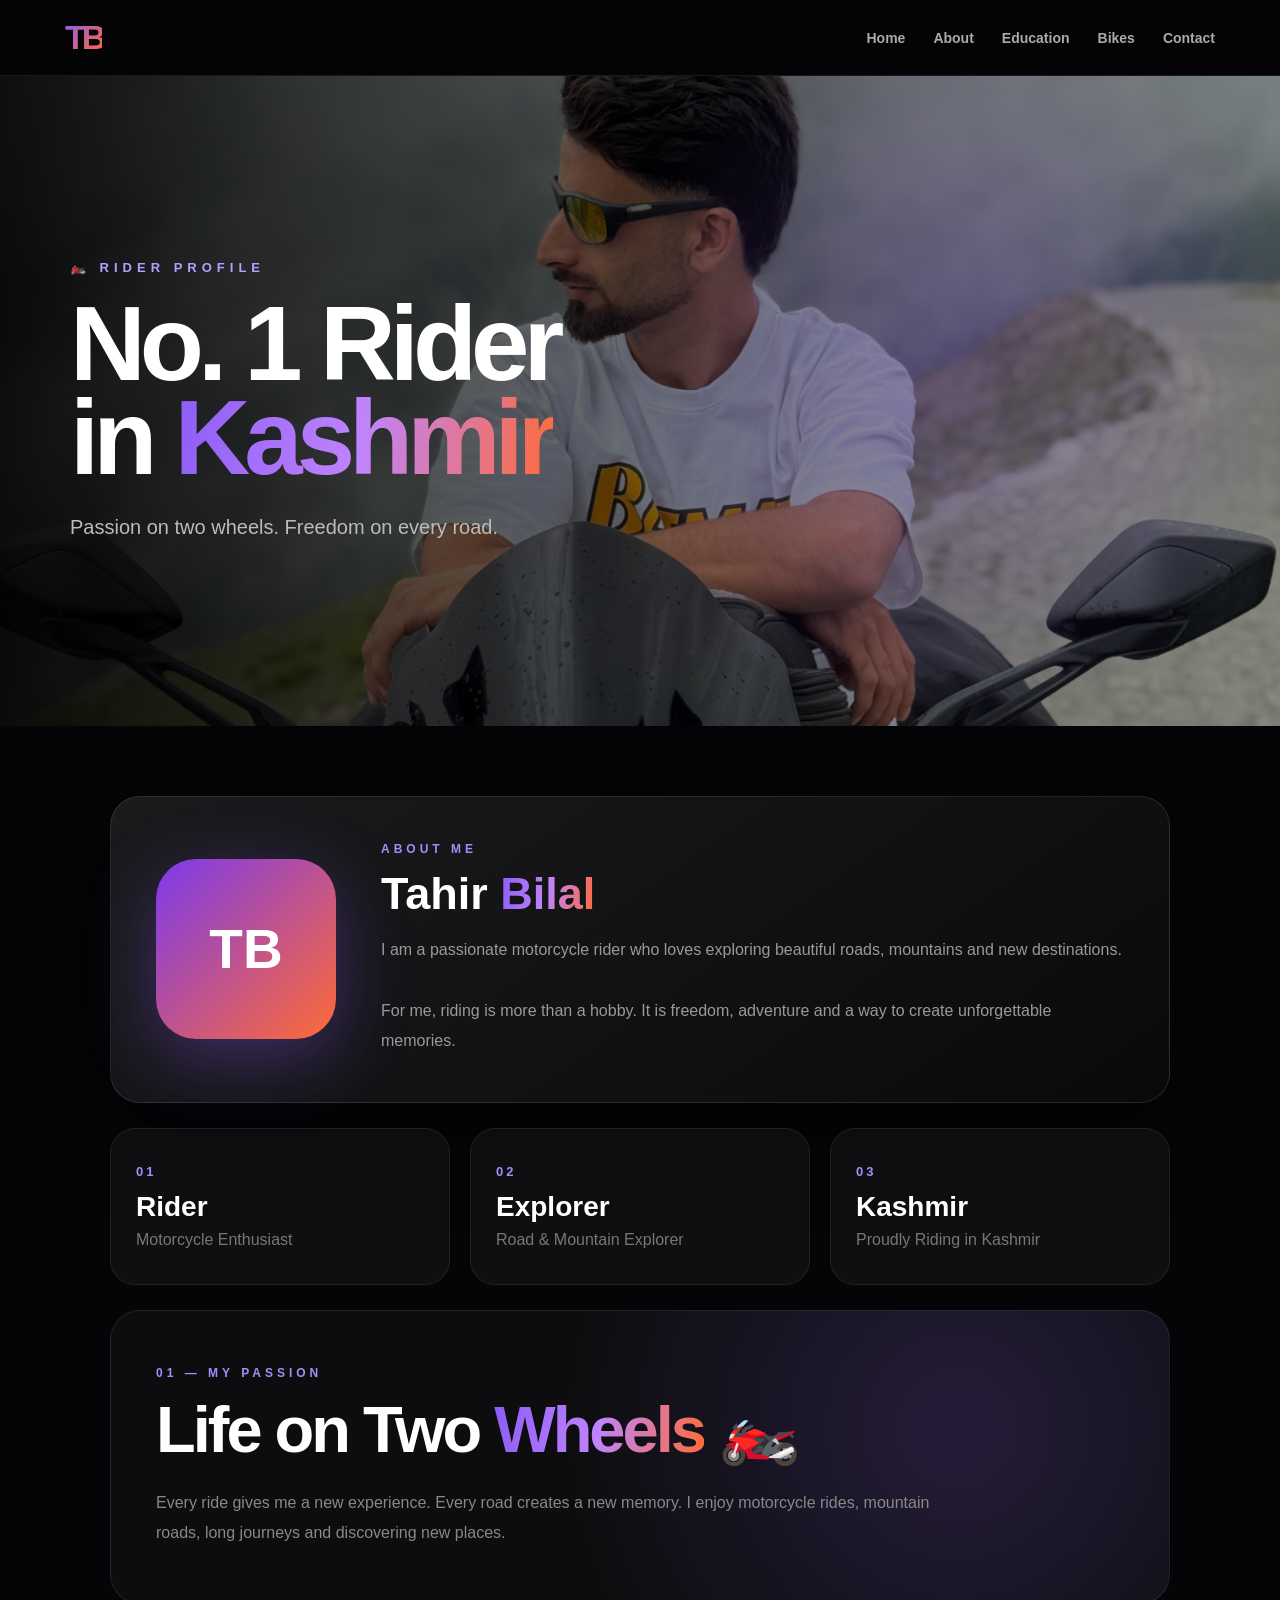
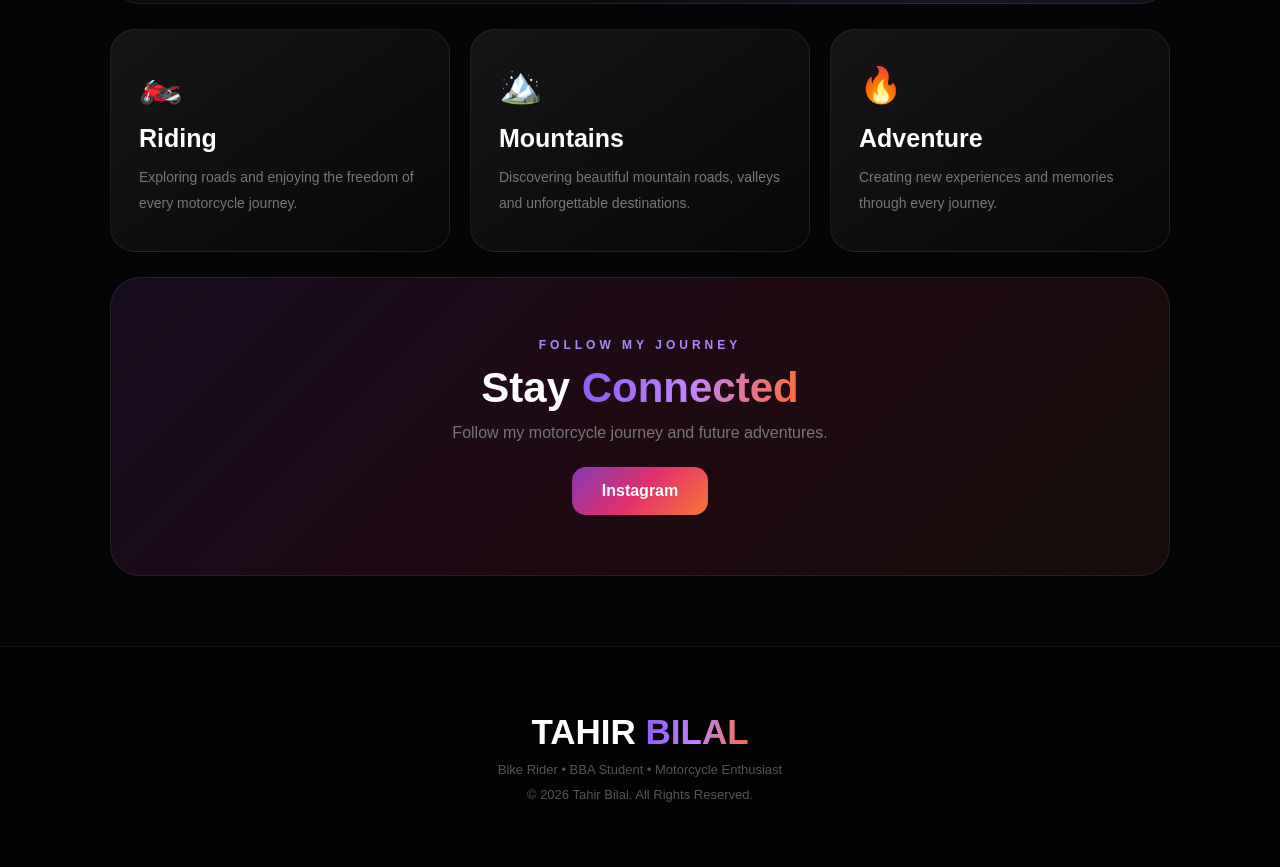
==== commit db61c9e5: "Refactor About.html for improved styling and structure" ====
--- a/About.html
+++ b/About.html
@@ -29,9 +29,9 @@
             position: sticky;
             top: 0;
             z-index: 1000;
-            background: rgba(5, 5, 7, 0.88);
+            background: rgba(5,5,7,.88);
             backdrop-filter: blur(18px);
-            border-bottom: 1px solid rgba(255,255,255,0.08);
+            border-bottom: 1px solid rgba(255,255,255,.08);
         }
 
         .nav-container {
@@ -47,6 +47,7 @@
             font-size: 34px;
             font-weight: 900;
             letter-spacing: -4px;
+            text-decoration: none;
             background: linear-gradient(135deg,#8b5cf6,#ff6b35);
             -webkit-background-clip: text;
             color: transparent;
@@ -69,59 +70,62 @@
             color: white;
         }
 
-        /* ABOUT HERO */
-        .about-hero {
+        /* HERO */
+        .hero {
+            min-height: 650px;
             position: relative;
-            text-align: center;
-            padding: 100px 20px 80px;
+            display: flex;
+            align-items: center;
             overflow: hidden;
-        }
-
-        .about-hero::before {
+
+            background:
+                linear-gradient(
+                    90deg,
+                    rgba(0,0,0,.92),
+                    rgba(0,0,0,.55),
+                    rgba(0,0,0,.35)
+                ),
+                url("IMG-20260816-WA0006.jpg");
+
+            background-size: cover;
+            background-position: center;
+        }
+
+        .hero::after {
             content: "";
             position: absolute;
-            width: 450px;
-            height: 450px;
-            background: rgba(139,92,246,.15);
-            filter: blur(100px);
-            border-radius: 50%;
-            top: -150px;
-            left: -150px;
-        }
-
-        .about-hero::after {
-            content: "";
-            position: absolute;
-            width: 400px;
-            height: 400px;
-            background: rgba(255,107,53,.10);
-            filter: blur(100px);
-            border-radius: 50%;
-            right: -150px;
-            bottom: -150px;
-        }
-
-        .badge {
+            inset: 0;
+            background:
+                radial-gradient(
+                    circle at 75% 45%,
+                    rgba(139,92,246,.25),
+                    transparent 35%
+                );
+            pointer-events: none;
+        }
+
+        .hero-content {
             position: relative;
             z-index: 2;
-            display: inline-block;
-            padding: 10px 22px;
-            border: 1px solid #8b5cf6;
-            border-radius: 50px;
+            max-width: 1200px;
+            width: 100%;
+            margin: auto;
+            padding: 80px 30px;
+        }
+
+        .small-title {
             color: #b99cff;
-            font-size: 11px;
+            font-size: 13px;
             font-weight: bold;
-            letter-spacing: 4px;
-            margin-bottom: 25px;
-            background: rgba(139,92,246,.08);
-        }
-
-        .about-hero h1 {
-            position: relative;
-            z-index: 2;
-            font-size: clamp(55px, 10vw, 100px);
+            letter-spacing: 5px;
+            margin-bottom: 22px;
+        }
+
+        .hero h1 {
+            font-size: clamp(55px,10vw,105px);
             line-height: .9;
             letter-spacing: -6px;
+            max-width: 800px;
             margin-bottom: 25px;
         }
 
@@ -136,54 +140,64 @@
             color: transparent;
         }
 
-        .about-hero p {
-            position: relative;
-            z-index: 2;
-            color: #777;
-            font-size: 17px;
+        .hero p {
+            color: #bbb;
+            font-size: 20px;
+            max-width: 650px;
+            line-height: 1.6;
         }
 
         /* MAIN */
         .container {
             max-width: 1100px;
             margin: auto;
-            padding: 0 20px 100px;
+            padding: 70px 20px;
+        }
+
+        .section-label {
+            color: #a78bfa;
+            font-size: 12px;
+            font-weight: bold;
+            letter-spacing: 4px;
+            margin-bottom: 12px;
+        }
+
+        .section-title {
+            font-size: clamp(40px,7vw,70px);
+            letter-spacing: -4px;
+            margin-bottom: 20px;
         }
 
         /* PROFILE */
         .profile {
-            display: flex;
+            display: grid;
+            grid-template-columns: 180px 1fr;
+            gap: 45px;
             align-items: center;
-            gap: 40px;
             padding: 45px;
-            border-radius: 28px;
+            border-radius: 30px;
 
             background:
                 linear-gradient(
                     145deg,
-                    rgba(255,255,255,.08),
-                    rgba(255,255,255,.02)
+                    rgba(255,255,255,.09),
+                    rgba(255,255,255,.025)
                 );
 
-            border: 1px solid rgba(255,255,255,.08);
-
-            box-shadow:
-                0 30px 80px rgba(0,0,0,.35);
-
-            margin-bottom: 25px;
+            border: 1px solid rgba(255,255,255,.1);
+            box-shadow: 0 30px 90px rgba(0,0,0,.45);
         }
 
         .profile-logo {
-            min-width: 150px;
-            height: 150px;
+            width: 180px;
+            height: 180px;
+            border-radius: 40px;
 
             display: flex;
             align-items: center;
             justify-content: center;
 
-            border-radius: 35px;
-
-            font-size: 42px;
+            font-size: 55px;
             font-weight: 900;
 
             background:
@@ -194,18 +208,85 @@
                 );
 
             box-shadow:
-                0 20px 60px rgba(139,92,246,.25);
+                0 20px 70px rgba(139,92,246,.35);
         }
 
         .profile h2 {
-            font-size: 42px;
-            margin-bottom: 15px;
+            font-size: 45px;
+            margin: 8px 0 15px;
         }
 
         .profile p {
+            color: #999;
+            line-height: 1.9;
+            font-size: 16px;
+        }
+
+        /* STATS */
+        .stats {
+            display: grid;
+            grid-template-columns: repeat(3,1fr);
+            gap: 20px;
+            margin-top: 25px;
+        }
+
+        .stat {
+            padding: 35px 25px;
+            border-radius: 25px;
+            background: rgba(255,255,255,.045);
+            border: 1px solid rgba(255,255,255,.08);
+            transition: .35s;
+        }
+
+        .stat:hover {
+            transform: translateY(-8px);
+            border-color: #8b5cf6;
+        }
+
+        .number {
+            color: #a78bfa;
+            font-size: 13px;
+            font-weight: bold;
+            letter-spacing: 3px;
+        }
+
+        .stat h3 {
+            font-size: 28px;
+            margin: 12px 0 8px;
+        }
+
+        .stat p {
+            color: #777;
+        }
+
+        /* PASSION */
+        .passion {
+            margin-top: 25px;
+            padding: 55px 45px;
+            border-radius: 30px;
+
+            background:
+                radial-gradient(
+                    circle at 80% 40%,
+                    rgba(139,92,246,.18),
+                    transparent 45%
+                ),
+                rgba(255,255,255,.035);
+
+            border: 1px solid rgba(255,255,255,.08);
+        }
+
+        .passion h2 {
+            font-size: clamp(40px,7vw,65px);
+            letter-spacing: -3px;
+            margin: 12px 0 20px;
+        }
+
+        .passion p {
+            max-width: 780px;
             color: #888;
-            line-height: 1.8;
-            font-size: 15px;
+            line-height: 1.9;
+            font-size: 16px;
         }
 
         /* CARDS */
@@ -217,31 +298,27 @@
         }
 
         .card {
-            padding: 35px 30px;
-            border-radius: 24px;
-
+            padding: 35px 28px;
+            border-radius: 25px;
             background:
                 linear-gradient(
                     145deg,
                     rgba(255,255,255,.07),
                     rgba(255,255,255,.015)
                 );
-
-            border: 1px solid rgba(255,255,255,.07);
-
+            border: 1px solid rgba(255,255,255,.08);
             transition: .4s;
         }
 
         .card:hover {
             transform: translateY(-10px);
-            border-color: rgba(139,92,246,.5);
-            box-shadow:
-                0 20px 60px rgba(0,0,0,.4);
+            border-color: rgba(139,92,246,.55);
+            box-shadow: 0 20px 60px rgba(0,0,0,.45);
         }
 
         .icon {
             font-size: 35px;
-            margin-bottom: 20px;
+            margin-bottom: 18px;
         }
 
         .card h3 {
@@ -255,54 +332,18 @@
             font-size: 14px;
         }
 
-        /* JOURNEY */
-        .journey {
-            margin-top: 25px;
-            padding: 50px 40px;
-            border-radius: 28px;
-
-            background:
-                radial-gradient(
-                    circle at 80% 50%,
-                    rgba(139,92,246,.15),
-                    transparent 45%
-                ),
-                rgba(255,255,255,.035);
-
-            border: 1px solid rgba(255,255,255,.08);
-        }
-
-        .label {
-            color: #a78bfa;
-            font-size: 11px;
-            font-weight: bold;
-            letter-spacing: 3px;
-        }
-
-        .journey h2 {
-            font-size: clamp(35px,6vw,65px);
-            margin: 15px 0;
-            letter-spacing: -3px;
-        }
-
-        .journey p {
-            max-width: 750px;
-            color: #777;
-            line-height: 1.9;
-        }
-
         /* SOCIAL */
         .social {
             margin-top: 25px;
-            padding: 55px 25px;
+            padding: 60px 25px;
             text-align: center;
-            border-radius: 28px;
+            border-radius: 30px;
 
             background:
                 linear-gradient(
                     135deg,
-                    rgba(131,58,180,.12),
-                    rgba(225,48,108,.10),
+                    rgba(131,58,180,.15),
+                    rgba(225,48,108,.12),
                     rgba(247,119,55,.08)
                 );
 
@@ -310,8 +351,8 @@
         }
 
         .social h2 {
-            font-size: 40px;
-            margin: 15px 0;
+            font-size: 42px;
+            margin: 12px 0;
         }
 
         .social p {
@@ -321,9 +362,8 @@
 
         .social a {
             display: inline-block;
-            padding: 14px 28px;
-            border-radius: 12px;
-
+            padding: 15px 30px;
+            border-radius: 14px;
             color: white;
             text-decoration: none;
             font-weight: bold;
@@ -341,8 +381,7 @@
 
         .social a:hover {
             transform: translateY(-5px);
-            box-shadow:
-                0 15px 40px rgba(225,48,108,.25);
+            box-shadow: 0 15px 40px rgba(225,48,108,.3);
         }
 
         /* FOOTER */
@@ -354,7 +393,7 @@
         }
 
         footer h2 {
-            font-size: 32px;
+            font-size: 35px;
         }
 
         footer p {
@@ -372,7 +411,7 @@
             }
 
             .nav-links {
-                gap: 15px;
+                gap: 16px;
                 flex-wrap: wrap;
                 justify-content: center;
             }
@@ -381,42 +420,51 @@
                 font-size: 12px;
             }
 
-            .about-hero {
-                padding: 75px 20px 60px;
-            }
-
-            .about-hero h1 {
+            .hero {
+                min-height: 600px;
+                background-position: center;
+            }
+
+            .hero-content {
+                padding: 70px 20px;
+            }
+
+            .hero h1 {
                 font-size: 60px;
                 letter-spacing: -4px;
             }
 
+            .hero p {
+                font-size: 17px;
+            }
+
             .profile {
-                flex-direction: column;
-                align-items: flex-start;
+                grid-template-columns: 1fr;
                 padding: 30px;
             }
 
             .profile-logo {
-                min-width: 110px;
-                width: 110px;
-                height: 110px;
-                font-size: 32px;
+                width: 120px;
+                height: 120px;
+                font-size: 35px;
+                border-radius: 30px;
             }
 
             .profile h2 {
-                font-size: 34px;
-            }
-
+                font-size: 36px;
+            }
+
+            .stats,
             .cards {
                 grid-template-columns: 1fr;
             }
 
-            .journey {
+            .passion {
                 padding: 35px 25px;
             }
 
             .social h2 {
-                font-size: 32px;
+                font-size: 34px;
             }
         }
     </style>
@@ -424,14 +472,10 @@
 
 <body>
 
-<!-- NAVBAR -->
-
 <nav class="navbar">
     <div class="nav-container">
 
-        <a href="index.html" class="logo">
-            TB
-        </a>
+        <a href="index.html" class="logo">TB</a>
 
         <div class="nav-links">
             <a href="index.html">Home</a>
@@ -444,31 +488,28 @@
     </div>
 </nav>
 
-
-<!-- ABOUT HERO -->
-
-<section class="about-hero">
-
-    <div class="badge">
-        01 — ABOUT ME
+<section class="hero">
+
+    <div class="hero-content">
+
+        <div class="small-title">
+            🏍️ RIDER PROFILE
+        </div>
+
+        <h1>
+            No. 1 Rider<br>
+            in <span class="gradient">Kashmir</span>
+        </h1>
+
+        <p>
+            Passion on two wheels. Freedom on every road.
+        </p>
+
     </div>
 
-    <h1>
-        About <span class="gradient">Me</span>
-    </h1>
-
-    <p>
-        Get to know more about Tahir Bilal
-    </p>
-
 </section>
 
-
-<!-- MAIN CONTENT -->
-
 <main class="container">
-
-    <!-- PROFILE -->
 
     <section class="profile">
 
@@ -477,113 +518,105 @@
         </div>
 
         <div>
-            <span class="label">
-                WHO I AM
-            </span>
+            <div class="section-label">ABOUT ME</div>
 
             <h2>
-                Tahir Bilal
+                Tahir <span class="gradient">Bilal</span>
             </h2>
 
             <p>
-                I am passionate about motorcycles, riding and
-                exploring new places. Riding is not only a hobby
-                for me, it is a way to experience freedom,
-                adventure and beautiful roads.
+                I am a passionate motorcycle rider who loves
+                exploring beautiful roads, mountains and new
+                destinations.
+                <br><br>
+                For me, riding is more than a hobby. It is
+                freedom, adventure and a way to create
+                unforgettable memories.
             </p>
         </div>
 
     </section>
 
-
-    <!-- THREE CARDS -->
+    <section class="stats">
+
+        <div class="stat">
+            <div class="number">01</div>
+            <h3>Rider</h3>
+            <p>Motorcycle Enthusiast</p>
+        </div>
+
+        <div class="stat">
+            <div class="number">02</div>
+            <h3>Explorer</h3>
+            <p>Road & Mountain Explorer</p>
+        </div>
+
+        <div class="stat">
+            <div class="number">03</div>
+            <h3>Kashmir</h3>
+            <p>Proudly Riding in Kashmir</p>
+        </div>
+
+    </section>
+
+    <section class="passion">
+
+        <div class="section-label">
+            01 — MY PASSION
+        </div>
+
+        <h2>
+            Life on Two <span class="gradient">Wheels</span> 🏍️
+        </h2>
+
+        <p>
+            Every ride gives me a new experience.
+            Every road creates a new memory.
+            I enjoy motorcycle rides, mountain roads,
+            long journeys and discovering new places.
+        </p>
+
+    </section>
 
     <section class="cards">
 
         <div class="card">
-
             <div class="icon">🏍️</div>
-
-            <h3>
-                Who I Am
-            </h3>
-
+            <h3>Riding</h3>
             <p>
-                A motorcycle enthusiast who loves riding,
-                exploring new places and enjoying the freedom
-                of the open road.
+                Exploring roads and enjoying the freedom
+                of every motorcycle journey.
             </p>
-
-        </div>
-
+        </div>
 
         <div class="card">
-
+            <div class="icon">🏔️</div>
+            <h3>Mountains</h3>
+            <p>
+                Discovering beautiful mountain roads,
+                valleys and unforgettable destinations.
+            </p>
+        </div>
+
+        <div class="card">
             <div class="icon">🔥</div>
-
-            <h3>
-                My Passion
-            </h3>
-
+            <h3>Adventure</h3>
             <p>
-                I enjoy motorcycle rides, mountain roads,
-                long journeys and discovering new destinations.
+                Creating new experiences and memories
+                through every journey.
             </p>
-
-        </div>
-
-
-        <div class="card">
-
-            <div class="icon">🏆</div>
-
-            <h3>
-                My Dream
-            </h3>
-
-            <p>
-                My dream is to become a successful person while
-                continuing my passion for motorcycles, travelling
-                and adventure.
-            </p>
-
         </div>
 
     </section>
 
-
-    <!-- JOURNEY -->
-
-    <section class="journey">
-
-        <span class="label">
-            MY JOURNEY
-        </span>
+    <section class="social">
+
+        <div class="section-label">
+            FOLLOW MY JOURNEY
+        </div>
 
         <h2>
-            Ride. Explore.
-            <span class="gradient">Repeat.</span>
-        </h2>
-
-        <p>
-            Every journey teaches something new. My goal is to
-            keep learning, improving myself and creating
-            memorable experiences through every road I travel.
-        </p>
-
-    </section>
-
-
-    <!-- SOCIAL -->
-
-    <section class="social">
-
-        <span class="label">
-            FOLLOW MY JOURNEY
-        </span>
-
-        <h2>
-            Stay Connected
+            Stay <span class="gradient">Connected</span>
         </h2>
 
         <p>
@@ -598,9 +631,6 @@
 
 </main>
 
-
-<!-- FOOTER -->
-
 <footer>
 
     <h2>
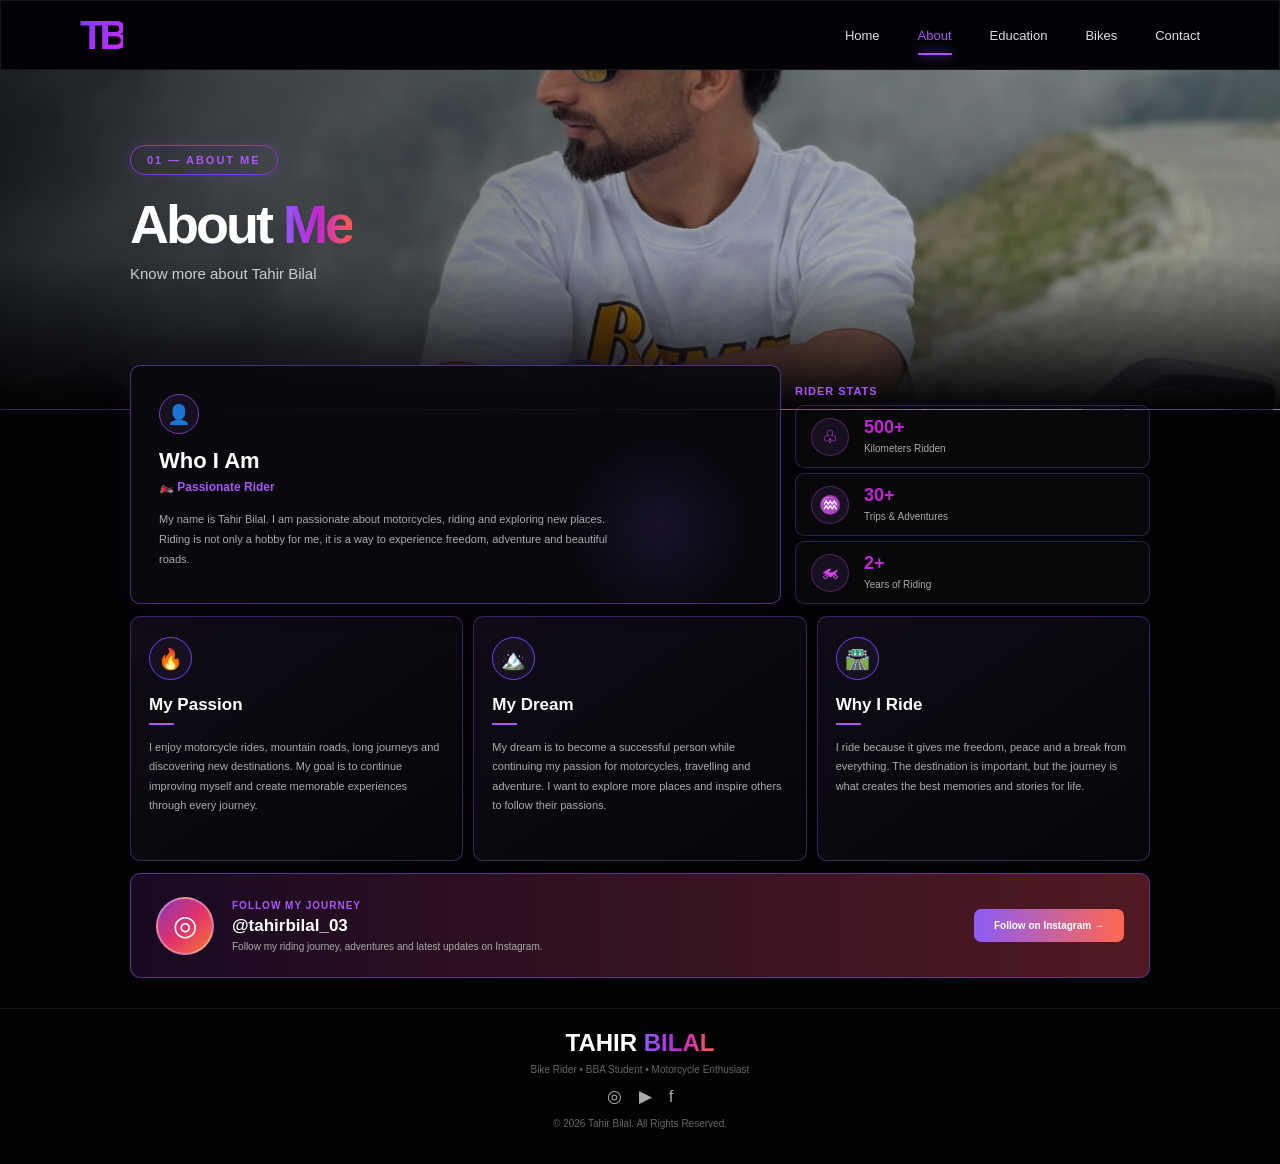
==== commit 57421a97: "Revise About page layout and content Updated the About page with new styling and content changes. Im" ====
--- a/About.html
+++ b/About.html
@@ -1,478 +1,579 @@
 <!DOCTYPE html>
 <html lang="en">
 <head>
-    <meta charset="UTF-8">
-    <meta name="viewport" content="width=device-width, initial-scale=1.0">
-
-    <title>About Me | Tahir Bilal</title>
-
-    <style>
-        * {
-            margin: 0;
-            padding: 0;
-            box-sizing: border-box;
-        }
-
-        html {
-            scroll-behavior: smooth;
-        }
-
-        body {
-            font-family: Arial, sans-serif;
-            background: #050507;
-            color: white;
-            overflow-x: hidden;
-        }
-
-        /* NAVBAR */
-        .navbar {
-            position: sticky;
-            top: 0;
-            z-index: 1000;
-            background: rgba(5,5,7,.88);
-            backdrop-filter: blur(18px);
-            border-bottom: 1px solid rgba(255,255,255,.08);
-        }
-
-        .nav-container {
-            max-width: 1200px;
-            margin: auto;
-            padding: 18px 25px;
-            display: flex;
-            align-items: center;
-            justify-content: space-between;
-        }
-
-        .logo {
-            font-size: 34px;
-            font-weight: 900;
-            letter-spacing: -4px;
-            text-decoration: none;
-            background: linear-gradient(135deg,#8b5cf6,#ff6b35);
-            -webkit-background-clip: text;
-            color: transparent;
-        }
-
-        .nav-links {
-            display: flex;
-            gap: 28px;
-        }
-
-        .nav-links a {
-            color: #aaa;
-            text-decoration: none;
-            font-size: 14px;
-            font-weight: 600;
-            transition: .3s;
-        }
-
-        .nav-links a:hover {
-            color: white;
-        }
-
-        /* HERO */
-        .hero {
-            min-height: 650px;
-            position: relative;
-            display: flex;
-            align-items: center;
-            overflow: hidden;
-
-            background:
-                linear-gradient(
-                    90deg,
-                    rgba(0,0,0,.92),
-                    rgba(0,0,0,.55),
-                    rgba(0,0,0,.35)
-                ),
-                url("IMG-20260816-WA0006.jpg");
-
-            background-size: cover;
-            background-position: center;
-        }
-
-        .hero::after {
-            content: "";
-            position: absolute;
-            inset: 0;
-            background:
-                radial-gradient(
-                    circle at 75% 45%,
-                    rgba(139,92,246,.25),
-                    transparent 35%
-                );
-            pointer-events: none;
-        }
-
-        .hero-content {
-            position: relative;
-            z-index: 2;
-            max-width: 1200px;
-            width: 100%;
-            margin: auto;
-            padding: 80px 30px;
-        }
-
-        .small-title {
-            color: #b99cff;
-            font-size: 13px;
-            font-weight: bold;
-            letter-spacing: 5px;
-            margin-bottom: 22px;
-        }
-
-        .hero h1 {
-            font-size: clamp(55px,10vw,105px);
-            line-height: .9;
-            letter-spacing: -6px;
-            max-width: 800px;
-            margin-bottom: 25px;
-        }
-
-        .gradient {
-            background: linear-gradient(
-                100deg,
-                #8b5cf6,
-                #c084fc,
-                #ff6b35
-            );
-            -webkit-background-clip: text;
-            color: transparent;
-        }
-
-        .hero p {
-            color: #bbb;
-            font-size: 20px;
-            max-width: 650px;
-            line-height: 1.6;
-        }
-
-        /* MAIN */
-        .container {
-            max-width: 1100px;
-            margin: auto;
-            padding: 70px 20px;
-        }
-
-        .section-label {
-            color: #a78bfa;
-            font-size: 12px;
-            font-weight: bold;
-            letter-spacing: 4px;
-            margin-bottom: 12px;
-        }
-
-        .section-title {
-            font-size: clamp(40px,7vw,70px);
-            letter-spacing: -4px;
-            margin-bottom: 20px;
-        }
-
-        /* PROFILE */
-        .profile {
-            display: grid;
-            grid-template-columns: 180px 1fr;
-            gap: 45px;
-            align-items: center;
-            padding: 45px;
-            border-radius: 30px;
-
-            background:
-                linear-gradient(
-                    145deg,
-                    rgba(255,255,255,.09),
-                    rgba(255,255,255,.025)
-                );
-
-            border: 1px solid rgba(255,255,255,.1);
-            box-shadow: 0 30px 90px rgba(0,0,0,.45);
-        }
-
-        .profile-logo {
-            width: 180px;
-            height: 180px;
-            border-radius: 40px;
-
-            display: flex;
-            align-items: center;
-            justify-content: center;
-
-            font-size: 55px;
-            font-weight: 900;
-
-            background:
-                linear-gradient(
-                    135deg,
-                    #7c3aed,
-                    #ff6b35
-                );
-
-            box-shadow:
-                0 20px 70px rgba(139,92,246,.35);
-        }
-
-        .profile h2 {
-            font-size: 45px;
-            margin: 8px 0 15px;
-        }
-
-        .profile p {
-            color: #999;
-            line-height: 1.9;
-            font-size: 16px;
-        }
-
-        /* STATS */
-        .stats {
-            display: grid;
-            grid-template-columns: repeat(3,1fr);
-            gap: 20px;
-            margin-top: 25px;
-        }
-
-        .stat {
-            padding: 35px 25px;
-            border-radius: 25px;
-            background: rgba(255,255,255,.045);
-            border: 1px solid rgba(255,255,255,.08);
-            transition: .35s;
-        }
-
-        .stat:hover {
-            transform: translateY(-8px);
-            border-color: #8b5cf6;
-        }
-
-        .number {
-            color: #a78bfa;
-            font-size: 13px;
-            font-weight: bold;
-            letter-spacing: 3px;
-        }
-
-        .stat h3 {
-            font-size: 28px;
-            margin: 12px 0 8px;
-        }
-
-        .stat p {
-            color: #777;
-        }
-
-        /* PASSION */
-        .passion {
-            margin-top: 25px;
-            padding: 55px 45px;
-            border-radius: 30px;
-
-            background:
-                radial-gradient(
-                    circle at 80% 40%,
-                    rgba(139,92,246,.18),
-                    transparent 45%
-                ),
-                rgba(255,255,255,.035);
-
-            border: 1px solid rgba(255,255,255,.08);
-        }
-
-        .passion h2 {
-            font-size: clamp(40px,7vw,65px);
-            letter-spacing: -3px;
-            margin: 12px 0 20px;
-        }
-
-        .passion p {
-            max-width: 780px;
-            color: #888;
-            line-height: 1.9;
-            font-size: 16px;
-        }
-
-        /* CARDS */
-        .cards {
-            display: grid;
-            grid-template-columns: repeat(3,1fr);
-            gap: 20px;
-            margin-top: 25px;
-        }
-
-        .card {
-            padding: 35px 28px;
-            border-radius: 25px;
-            background:
-                linear-gradient(
-                    145deg,
-                    rgba(255,255,255,.07),
-                    rgba(255,255,255,.015)
-                );
-            border: 1px solid rgba(255,255,255,.08);
-            transition: .4s;
-        }
-
-        .card:hover {
-            transform: translateY(-10px);
-            border-color: rgba(139,92,246,.55);
-            box-shadow: 0 20px 60px rgba(0,0,0,.45);
-        }
-
-        .icon {
-            font-size: 35px;
-            margin-bottom: 18px;
-        }
-
-        .card h3 {
-            font-size: 25px;
-            margin-bottom: 12px;
-        }
-
-        .card p {
-            color: #777;
-            line-height: 1.8;
-            font-size: 14px;
-        }
-
-        /* SOCIAL */
-        .social {
-            margin-top: 25px;
-            padding: 60px 25px;
-            text-align: center;
-            border-radius: 30px;
-
-            background:
-                linear-gradient(
-                    135deg,
-                    rgba(131,58,180,.15),
-                    rgba(225,48,108,.12),
-                    rgba(247,119,55,.08)
-                );
-
-            border: 1px solid rgba(255,255,255,.08);
-        }
-
-        .social h2 {
-            font-size: 42px;
-            margin: 12px 0;
-        }
-
-        .social p {
-            color: #777;
-            margin-bottom: 25px;
-        }
-
-        .social a {
-            display: inline-block;
-            padding: 15px 30px;
-            border-radius: 14px;
-            color: white;
-            text-decoration: none;
-            font-weight: bold;
-
-            background:
-                linear-gradient(
-                    135deg,
-                    #833ab4,
-                    #e1306c,
-                    #f77737
-                );
-
-            transition: .3s;
-        }
-
-        .social a:hover {
-            transform: translateY(-5px);
-            box-shadow: 0 15px 40px rgba(225,48,108,.3);
-        }
-
-        /* FOOTER */
-        footer {
-            text-align: center;
-            padding: 65px 20px;
-            border-top: 1px solid rgba(255,255,255,.06);
-            background: #030304;
-        }
-
-        footer h2 {
-            font-size: 35px;
-        }
-
-        footer p {
-            color: #555;
-            margin-top: 10px;
-            font-size: 13px;
-        }
-
-        /* MOBILE */
-        @media (max-width: 750px) {
-
-            .nav-container {
-                flex-direction: column;
-                gap: 15px;
-            }
-
-            .nav-links {
-                gap: 16px;
-                flex-wrap: wrap;
-                justify-content: center;
-            }
-
-            .nav-links a {
-                font-size: 12px;
-            }
-
-            .hero {
-                min-height: 600px;
-                background-position: center;
-            }
-
-            .hero-content {
-                padding: 70px 20px;
-            }
-
-            .hero h1 {
-                font-size: 60px;
-                letter-spacing: -4px;
-            }
-
-            .hero p {
-                font-size: 17px;
-            }
-
-            .profile {
-                grid-template-columns: 1fr;
-                padding: 30px;
-            }
-
-            .profile-logo {
-                width: 120px;
-                height: 120px;
-                font-size: 35px;
-                border-radius: 30px;
-            }
-
-            .profile h2 {
-                font-size: 36px;
-            }
-
-            .stats,
-            .cards {
-                grid-template-columns: 1fr;
-            }
-
-            .passion {
-                padding: 35px 25px;
-            }
-
-            .social h2 {
-                font-size: 34px;
-            }
-        }
-    </style>
+<meta charset="UTF-8">
+<meta name="viewport" content="width=device-width, initial-scale=1.0">
+
+<title>About | Tahir Bilal</title>
+
+<style>
+
+*{
+    margin:0;
+    padding:0;
+    box-sizing:border-box;
+}
+
+html{
+    scroll-behavior:smooth;
+}
+
+body{
+    background:#030305;
+    color:#fff;
+    font-family:Arial, sans-serif;
+    overflow-x:hidden;
+}
+
+/* NAVBAR */
+
+.navbar{
+    position:sticky;
+    top:0;
+    z-index:999;
+    height:70px;
+    background:rgba(3,3,7,.90);
+    backdrop-filter:blur(15px);
+    border:1px solid rgba(255,255,255,.08);
+}
+
+.nav-container{
+    max-width:1200px;
+    height:100%;
+    margin:auto;
+    padding:0 40px;
+    display:flex;
+    align-items:center;
+    justify-content:space-between;
+}
+
+.logo{
+    text-decoration:none;
+    font-size:40px;
+    font-weight:900;
+    letter-spacing:-5px;
+    background:linear-gradient(135deg,#743cff,#d928ff);
+    -webkit-background-clip:text;
+    color:transparent;
+}
+
+.nav-links{
+    display:flex;
+    gap:38px;
+}
+
+.nav-links a{
+    position:relative;
+    color:#ddd;
+    text-decoration:none;
+    font-size:13px;
+    transition:.3s;
+}
+
+.nav-links a:hover{
+    color:#a855f7;
+}
+
+.nav-links a:nth-child(2){
+    color:#a855f7;
+}
+
+.nav-links a:nth-child(2)::after{
+    content:"";
+    position:absolute;
+    left:0;
+    right:0;
+    bottom:-12px;
+    height:2px;
+    background:#a855f7;
+    box-shadow:0 0 12px #a855f7;
+}
+
+
+/* HERO */
+
+.hero{
+    position:relative;
+    min-height:340px;
+    background:
+        linear-gradient(
+            90deg,
+            rgba(2,4,8,.82),
+            rgba(2,4,8,.38),
+            rgba(2,4,8,.28)
+        ),
+        url("IMG-20260816-WA0006.jpg");
+
+    background-size:cover;
+    background-position:center;
+    border-bottom:1px solid rgba(168,85,247,.25);
+}
+
+.hero::after{
+    content:"";
+    position:absolute;
+    inset:0;
+    background:
+        linear-gradient(
+            180deg,
+            transparent 55%,
+            #030305 100%
+        );
+}
+
+.hero-content{
+    position:relative;
+    z-index:2;
+    max-width:1100px;
+    margin:auto;
+    padding:75px 40px 50px;
+}
+
+.badge{
+    display:inline-block;
+    padding:8px 16px;
+    border:1px solid #8b35d6;
+    border-radius:30px;
+    color:#a855f7;
+    font-size:11px;
+    font-weight:bold;
+    letter-spacing:2px;
+    box-shadow:0 0 15px rgba(168,85,247,.15);
+}
+
+.hero h1{
+    font-size:54px;
+    margin-top:18px;
+    letter-spacing:-3px;
+}
+
+.gradient{
+    background:linear-gradient(
+        90deg,
+        #8b5cf6,
+        #c026d3,
+        #ff5b4d
+    );
+    -webkit-background-clip:text;
+    color:transparent;
+}
+
+.hero p{
+    color:#ccc;
+    margin-top:10px;
+    font-size:15px;
+}
+
+
+/* MAIN */
+
+.container{
+    max-width:1100px;
+    margin:auto;
+    padding:0 40px 30px;
+    position:relative;
+    z-index:5;
+}
+
+
+/* PROFILE AREA */
+
+.profile-area{
+    display:grid;
+    grid-template-columns:1.65fr .9fr;
+    gap:14px;
+    margin-top:-45px;
+}
+
+.profile{
+    min-height:235px;
+    position:relative;
+    overflow:hidden;
+    padding:28px;
+    border:1px solid rgba(139,92,246,.5);
+    border-radius:10px;
+    background:
+        linear-gradient(
+            90deg,
+            rgba(9,8,14,.97),
+            rgba(9,8,14,.84)
+        );
+    box-shadow:
+        0 0 30px rgba(88,28,135,.10);
+}
+
+.profile::after{
+    content:"";
+    position:absolute;
+    width:210px;
+    height:210px;
+    right:15px;
+    bottom:-30px;
+    background:
+        radial-gradient(
+            circle,
+            rgba(139,92,246,.12),
+            transparent 65%
+        );
+}
+
+.profile-icon{
+    width:40px;
+    height:40px;
+    border-radius:50%;
+    display:flex;
+    align-items:center;
+    justify-content:center;
+    background:#171021;
+    border:1px solid #7637b7;
+    color:#a855f7;
+    font-size:19px;
+    margin-bottom:14px;
+}
+
+.profile h2{
+    font-size:22px;
+    margin-bottom:6px;
+}
+
+.role{
+    color:#a855f7;
+    font-size:12px;
+    font-weight:bold;
+    margin-bottom:16px;
+}
+
+.profile p{
+    max-width:450px;
+    color:#aaa;
+    font-size:11px;
+    line-height:1.8;
+}
+
+
+/* STATS */
+
+.stats-title{
+    color:#a855f7;
+    font-size:11px;
+    font-weight:bold;
+    letter-spacing:1px;
+    margin:20px 0 8px;
+}
+
+.stats{
+    display:flex;
+    flex-direction:column;
+    gap:5px;
+}
+
+.stat{
+    min-height:63px;
+    display:flex;
+    align-items:center;
+    gap:15px;
+    padding:10px 15px;
+    border:1px solid rgba(139,92,246,.28);
+    border-radius:9px;
+    background:rgba(255,255,255,.025);
+}
+
+.stat-icon{
+    width:38px;
+    height:38px;
+    display:flex;
+    align-items:center;
+    justify-content:center;
+    border-radius:50%;
+    color:#d946ef;
+    background:#171021;
+    border:1px solid rgba(217,70,239,.3);
+    font-size:18px;
+}
+
+.stat strong{
+    display:block;
+    color:#c026d3;
+    font-size:18px;
+}
+
+.stat span{
+    color:#aaa;
+    font-size:10px;
+}
+
+
+/* THREE CARDS */
+
+.cards{
+    display:grid;
+    grid-template-columns:repeat(3,1fr);
+    gap:10px;
+    margin-top:12px;
+}
+
+.card{
+    min-height:245px;
+    padding:20px 18px;
+    border:1px solid rgba(139,92,246,.35);
+    border-radius:10px;
+    background:
+        linear-gradient(
+            145deg,
+            rgba(17,12,24,.95),
+            rgba(5,5,8,.95)
+        );
+    transition:.35s;
+}
+
+.card:hover{
+    transform:translateY(-5px);
+    border-color:#a855f7;
+    box-shadow:0 0 25px rgba(139,92,246,.16);
+}
+
+.card-icon{
+    width:43px;
+    height:43px;
+    border-radius:50%;
+    display:flex;
+    align-items:center;
+    justify-content:center;
+    font-size:20px;
+    margin-bottom:15px;
+    background:#171021;
+    border:1px solid #743cff;
+}
+
+.card h3{
+    font-size:17px;
+    margin-bottom:13px;
+}
+
+.card h3::after{
+    content:"";
+    display:block;
+    width:25px;
+    height:2px;
+    margin-top:8px;
+    background:#a855f7;
+}
+
+.card p{
+    color:#aaa;
+    font-size:11px;
+    line-height:1.75;
+}
+
+
+/* INSTAGRAM */
+
+.instagram{
+    position:relative;
+    overflow:hidden;
+    min-height:105px;
+    margin-top:12px;
+    padding:20px 25px;
+    display:flex;
+    align-items:center;
+    gap:18px;
+
+    border:1px solid rgba(139,92,246,.5);
+    border-radius:10px;
+
+    background:
+        linear-gradient(
+            90deg,
+            rgba(25,10,35,.96),
+            rgba(80,25,40,.68)
+        );
+}
+
+.instagram::after{
+    content:"";
+    position:absolute;
+    inset:0;
+    background:
+        linear-gradient(
+            90deg,
+            transparent,
+            rgba(255,80,70,.13)
+        );
+    pointer-events:none;
+}
+
+.insta-icon{
+    position:relative;
+    z-index:2;
+    width:58px;
+    height:58px;
+    flex-shrink:0;
+    border-radius:50%;
+    display:flex;
+    align-items:center;
+    justify-content:center;
+    font-size:28px;
+    background:linear-gradient(
+        135deg,
+        #833ab4,
+        #e1306c,
+        #f77737
+    );
+    border:2px solid rgba(255,255,255,.35);
+}
+
+.insta-text{
+    position:relative;
+    z-index:2;
+    flex:1;
+}
+
+.insta-label{
+    color:#a855f7;
+    font-size:10px;
+    font-weight:bold;
+    letter-spacing:1px;
+}
+
+.insta-text h3{
+    font-size:17px;
+    margin:5px 0;
+}
+
+.insta-text p{
+    color:#aaa;
+    font-size:10px;
+}
+
+.insta-btn{
+    position:relative;
+    z-index:2;
+    padding:11px 20px;
+    border-radius:7px;
+    text-decoration:none;
+    color:white;
+    font-size:10px;
+    font-weight:bold;
+    background:linear-gradient(
+        90deg,
+        #8b5cf6,
+        #ff684d
+    );
+    white-space:nowrap;
+}
+
+
+/* FOOTER */
+
+footer{
+    text-align:center;
+    padding:20px 20px 35px;
+    border-top:1px solid rgba(255,255,255,.08);
+    background:#020204;
+}
+
+footer h2{
+    font-size:24px;
+}
+
+footer p{
+    color:#666;
+    font-size:10px;
+    margin-top:7px;
+}
+
+.social-icons{
+    margin:10px 0;
+    color:#aaa;
+    font-size:17px;
+    word-spacing:12px;
+}
+
+
+/* MOBILE */
+
+@media(max-width:750px){
+
+    .navbar{
+        height:auto;
+    }
+
+    .nav-container{
+        padding:16px 18px;
+        flex-direction:column;
+        gap:16px;
+    }
+
+    .logo{
+        font-size:35px;
+    }
+
+    .nav-links{
+        gap:20px;
+        flex-wrap:wrap;
+        justify-content:center;
+    }
+
+    .nav-links a{
+        font-size:11px;
+    }
+
+    .hero{
+        min-height:300px;
+        background-position:center;
+    }
+
+    .hero-content{
+        padding:60px 25px 45px;
+    }
+
+    .hero h1{
+        font-size:43px;
+        letter-spacing:-2px;
+    }
+
+    .container{
+        padding:0 15px 25px;
+    }
+
+    .profile-area{
+        grid-template-columns:1fr;
+        margin-top:-30px;
+    }
+
+    .profile{
+        min-height:260px;
+        padding:25px 20px;
+    }
+
+    .cards{
+        grid-template-columns:1fr;
+    }
+
+    .card{
+        min-height:auto;
+    }
+
+    .instagram{
+        flex-wrap:wrap;
+        padding:18px;
+    }
+
+    .insta-btn{
+        margin-left:76px;
+    }
+
+}
+
+</style>
 </head>
 
 <body>
 
+<!-- NAVBAR -->
+
 <nav class="navbar">
+
     <div class="nav-container">
 
         <a href="index.html" class="logo">TB</a>
@@ -486,150 +587,189 @@
         </div>
 
     </div>
+
 </nav>
 
+
+<!-- HERO -->
+
 <section class="hero">
 
     <div class="hero-content">
 
-        <div class="small-title">
-            🏍️ RIDER PROFILE
+        <div class="badge">
+            01 — ABOUT ME
         </div>
 
         <h1>
-            No. 1 Rider<br>
-            in <span class="gradient">Kashmir</span>
+            About <span class="gradient">Me</span>
         </h1>
 
         <p>
-            Passion on two wheels. Freedom on every road.
+            Know more about Tahir Bilal
         </p>
 
     </div>
 
 </section>
 
+
 <main class="container">
 
+
+<!-- PROFILE + STATS -->
+
+<div class="profile-area">
+
     <section class="profile">
 
-        <div class="profile-logo">
-            TB
+        <div class="profile-icon">👤</div>
+
+        <h2>Who I Am</h2>
+
+        <div class="role">
+            🏍️ Passionate Rider
         </div>
 
-        <div>
-            <div class="section-label">ABOUT ME</div>
-
-            <h2>
-                Tahir <span class="gradient">Bilal</span>
-            </h2>
-
-            <p>
-                I am a passionate motorcycle rider who loves
-                exploring beautiful roads, mountains and new
-                destinations.
-                <br><br>
-                For me, riding is more than a hobby. It is
-                freedom, adventure and a way to create
-                unforgettable memories.
-            </p>
+        <p>
+            My name is Tahir Bilal. I am passionate about
+            motorcycles, riding and exploring new places.
+            Riding is not only a hobby for me, it is a way
+            to experience freedom, adventure and beautiful roads.
+        </p>
+
+    </section>
+
+
+    <section>
+
+        <div class="stats-title">
+            RIDER STATS
         </div>
 
+        <div class="stats">
+
+            <div class="stat">
+                <div class="stat-icon">♧</div>
+                <div>
+                    <strong>500+</strong>
+                    <span>Kilometers Ridden</span>
+                </div>
+            </div>
+
+            <div class="stat">
+                <div class="stat-icon">♒</div>
+                <div>
+                    <strong>30+</strong>
+                    <span>Trips & Adventures</span>
+                </div>
+            </div>
+
+            <div class="stat">
+                <div class="stat-icon">🏍</div>
+                <div>
+                    <strong>2+</strong>
+                    <span>Years of Riding</span>
+                </div>
+            </div>
+
+        </div>
+
     </section>
 
-    <section class="stats">
-
-        <div class="stat">
-            <div class="number">01</div>
-            <h3>Rider</h3>
-            <p>Motorcycle Enthusiast</p>
-        </div>
-
-        <div class="stat">
-            <div class="number">02</div>
-            <h3>Explorer</h3>
-            <p>Road & Mountain Explorer</p>
-        </div>
-
-        <div class="stat">
-            <div class="number">03</div>
-            <h3>Kashmir</h3>
-            <p>Proudly Riding in Kashmir</p>
-        </div>
-
-    </section>
-
-    <section class="passion">
-
-        <div class="section-label">
-            01 — MY PASSION
-        </div>
-
-        <h2>
-            Life on Two <span class="gradient">Wheels</span> 🏍️
-        </h2>
+</div>
+
+
+<!-- THREE CARDS -->
+
+<section class="cards">
+
+    <div class="card">
+
+        <div class="card-icon">🔥</div>
+
+        <h3>My Passion</h3>
 
         <p>
-            Every ride gives me a new experience.
-            Every road creates a new memory.
             I enjoy motorcycle rides, mountain roads,
-            long journeys and discovering new places.
+            long journeys and discovering new destinations.
+            My goal is to continue improving myself and
+            create memorable experiences through every journey.
         </p>
 
-    </section>
-
-    <section class="cards">
-
-        <div class="card">
-            <div class="icon">🏍️</div>
-            <h3>Riding</h3>
-            <p>
-                Exploring roads and enjoying the freedom
-                of every motorcycle journey.
-            </p>
-        </div>
-
-        <div class="card">
-            <div class="icon">🏔️</div>
-            <h3>Mountains</h3>
-            <p>
-                Discovering beautiful mountain roads,
-                valleys and unforgettable destinations.
-            </p>
-        </div>
-
-        <div class="card">
-            <div class="icon">🔥</div>
-            <h3>Adventure</h3>
-            <p>
-                Creating new experiences and memories
-                through every journey.
-            </p>
-        </div>
-
-    </section>
-
-    <section class="social">
-
-        <div class="section-label">
+    </div>
+
+
+    <div class="card">
+
+        <div class="card-icon">🏔️</div>
+
+        <h3>My Dream</h3>
+
+        <p>
+            My dream is to become a successful person while
+            continuing my passion for motorcycles, travelling
+            and adventure. I want to explore more places
+            and inspire others to follow their passions.
+        </p>
+
+    </div>
+
+
+    <div class="card">
+
+        <div class="card-icon">🛣️</div>
+
+        <h3>Why I Ride</h3>
+
+        <p>
+            I ride because it gives me freedom, peace and
+            a break from everything. The destination is
+            important, but the journey is what creates the
+            best memories and stories for life.
+        </p>
+
+    </div>
+
+</section>
+
+
+<!-- INSTAGRAM -->
+
+<section class="instagram">
+
+    <div class="insta-icon">
+        ◎
+    </div>
+
+    <div class="insta-text">
+
+        <div class="insta-label">
             FOLLOW MY JOURNEY
         </div>
 
-        <h2>
-            Stay <span class="gradient">Connected</span>
-        </h2>
+        <h3>
+            @tahirbilal_03
+        </h3>
 
         <p>
-            Follow my motorcycle journey and future adventures.
+            Follow my riding journey, adventures
+            and latest updates on Instagram.
         </p>
 
-        <a href="#" target="_blank">
-            Instagram
-        </a>
-
-    </section>
+    </div>
+
+    <a href="#" class="insta-btn">
+        Follow on Instagram →
+    </a>
+
+</section>
+
 
 </main>
+
+
+<!-- FOOTER -->
 
 <footer>
 
@@ -641,6 +781,10 @@
         Bike Rider • BBA Student • Motorcycle Enthusiast
     </p>
 
+    <div class="social-icons">
+        ◎　▶　f
+    </div>
+
     <p>
         © 2026 Tahir Bilal. All Rights Reserved.
     </p>
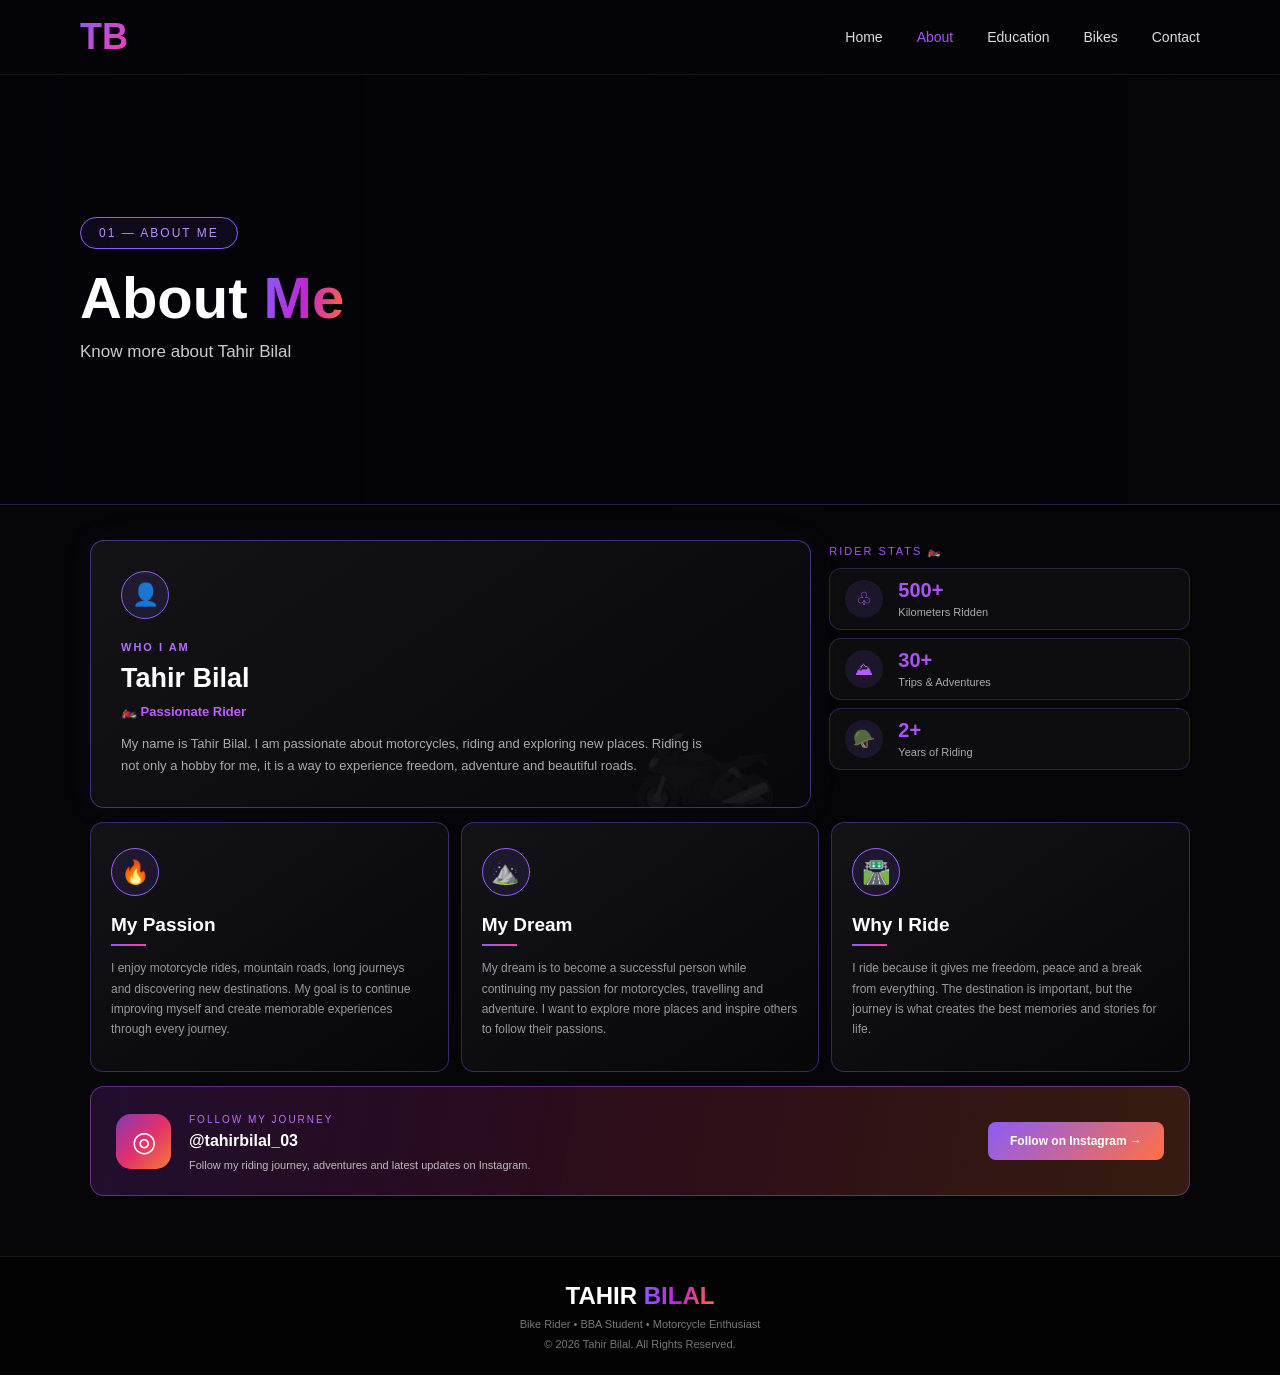
==== commit c7e4a199: "Refactor About page styles and content Updated title and improved styles for better aesthetics. Adju" ====
--- a/About.html
+++ b/About.html
@@ -4,7 +4,7 @@
 <meta charset="UTF-8">
 <meta name="viewport" content="width=device-width, initial-scale=1.0">
 
-<title>About | Tahir Bilal</title>
+<title>About Me | Tahir Bilal</title>
 
 <style>
 
@@ -19,457 +19,438 @@
 }
 
 body{
-    background:#030305;
+    font-family:Arial, sans-serif;
+    background:#050507;
     color:#fff;
-    font-family:Arial, sans-serif;
     overflow-x:hidden;
 }
 
-/* NAVBAR */
+/* ================= NAVBAR ================= */
 
 .navbar{
     position:sticky;
     top:0;
-    z-index:999;
-    height:70px;
-    background:rgba(3,3,7,.90);
+    z-index:1000;
+    background:rgba(5,5,8,.90);
     backdrop-filter:blur(15px);
-    border:1px solid rgba(255,255,255,.08);
+    border-bottom:1px solid rgba(255,255,255,.08);
 }
 
 .nav-container{
     max-width:1200px;
-    height:100%;
     margin:auto;
-    padding:0 40px;
+    padding:16px 40px;
     display:flex;
     align-items:center;
     justify-content:space-between;
 }
 
 .logo{
+    font-size:36px;
+    font-weight:900;
     text-decoration:none;
-    font-size:40px;
-    font-weight:900;
-    letter-spacing:-5px;
-    background:linear-gradient(135deg,#743cff,#d928ff);
+    background:linear-gradient(135deg,#8b5cf6,#ff3cac);
     -webkit-background-clip:text;
     color:transparent;
 }
 
 .nav-links{
     display:flex;
-    gap:38px;
+    gap:34px;
 }
 
 .nav-links a{
-    position:relative;
     color:#ddd;
     text-decoration:none;
-    font-size:13px;
+    font-size:14px;
     transition:.3s;
 }
 
-.nav-links a:hover{
+.nav-links a:hover,
+.nav-links a.active{
     color:#a855f7;
 }
 
-.nav-links a:nth-child(2){
-    color:#a855f7;
-}
-
-.nav-links a:nth-child(2)::after{
-    content:"";
-    position:absolute;
-    left:0;
-    right:0;
-    bottom:-12px;
-    height:2px;
-    background:#a855f7;
-    box-shadow:0 0 12px #a855f7;
-}
-
-
-/* HERO */
+/* ================= HERO ================= */
 
 .hero{
-    position:relative;
-    min-height:340px;
+    min-height:430px;
+
     background:
-        linear-gradient(
-            90deg,
-            rgba(2,4,8,.82),
-            rgba(2,4,8,.38),
-            rgba(2,4,8,.28)
-        ),
-        url("IMG-20260816-WA0006.jpg");
+    linear-gradient(
+        90deg,
+        rgba(3,3,8,.95) 0%,
+        rgba(3,3,8,.75) 35%,
+        rgba(3,3,8,.20) 100%
+    ),
+    url("https://images.unsplash.com/photo-1500534623283-312aade485b7?auto=format&fit=crop&w=1800&q=85");
 
     background-size:cover;
     background-position:center;
-    border-bottom:1px solid rgba(168,85,247,.25);
-}
-
-.hero::after{
-    content:"";
-    position:absolute;
-    inset:0;
-    background:
-        linear-gradient(
-            180deg,
-            transparent 55%,
-            #030305 100%
-        );
+
+    display:flex;
+    align-items:center;
+
+    border-bottom:1px solid rgba(139,92,246,.25);
 }
 
 .hero-content{
-    position:relative;
-    z-index:2;
-    max-width:1100px;
+    width:1200px;
+    max-width:100%;
     margin:auto;
-    padding:75px 40px 50px;
+    padding:70px 40px;
 }
 
 .badge{
     display:inline-block;
-    padding:8px 16px;
-    border:1px solid #8b35d6;
+    padding:8px 18px;
+    border:1px solid #8b5cf6;
     border-radius:30px;
-    color:#a855f7;
+    color:#b78cff;
+    font-size:12px;
+    letter-spacing:2px;
+    margin-bottom:20px;
+    background:rgba(139,92,246,.08);
+}
+
+.hero h1{
+    font-size:58px;
+    line-height:1;
+    margin-bottom:15px;
+}
+
+.gradient{
+    background:linear-gradient(
+        100deg,
+        #8b5cf6,
+        #c026d3,
+        #ff6b35
+    );
+    -webkit-background-clip:text;
+    color:transparent;
+}
+
+.hero p{
+    color:#ccc;
+    font-size:17px;
+}
+
+/* ================= MAIN ================= */
+
+.container{
+    max-width:1150px;
+    margin:auto;
+    padding:35px 25px 60px;
+}
+
+/* ================= PROFILE + STATS ================= */
+
+.profile-area{
+    display:grid;
+    grid-template-columns:2fr 1fr;
+    gap:18px;
+}
+
+.profile-card{
+    min-height:235px;
+    padding:30px;
+
+    border-radius:14px;
+
+    background:
+    linear-gradient(
+        145deg,
+        rgba(20,20,25,.95),
+        rgba(8,8,12,.95)
+    );
+
+    border:1px solid rgba(139,92,246,.45);
+
+    position:relative;
+    overflow:hidden;
+
+    box-shadow:
+    0 0 30px rgba(139,92,246,.08);
+}
+
+.profile-card:after{
+    content:"🏍️";
+
+    position:absolute;
+    right:30px;
+    bottom:-15px;
+
+    font-size:120px;
+    opacity:.08;
+    filter:grayscale(1);
+}
+
+.profile-icon{
+    width:48px;
+    height:48px;
+    border-radius:50%;
+
+    display:flex;
+    align-items:center;
+    justify-content:center;
+
+    background:rgba(139,92,246,.12);
+    border:1px solid #8b5cf6;
+
+    font-size:22px;
+    margin-bottom:18px;
+}
+
+.small-title{
+    color:#b46cff;
     font-size:11px;
     font-weight:bold;
     letter-spacing:2px;
-    box-shadow:0 0 15px rgba(168,85,247,.15);
-}
-
-.hero h1{
-    font-size:54px;
-    margin-top:18px;
-    letter-spacing:-3px;
-}
-
-.gradient{
+}
+
+.profile-card h2{
+    font-size:27px;
+    margin:8px 0 10px;
+}
+
+.profile-card h4{
+    color:#c05cff;
+    font-size:13px;
+    margin-bottom:14px;
+}
+
+.profile-card p{
+    max-width:600px;
+    color:#aaa;
+    line-height:1.7;
+    font-size:13px;
+}
+
+/* ================= STATS ================= */
+
+.stats-title{
+    color:#a855f7;
+    font-size:11px;
+    letter-spacing:2px;
+    margin:5px 0 10px;
+}
+
+.stat{
+    height:62px;
+    padding:10px 15px;
+
+    display:flex;
+    align-items:center;
+    gap:15px;
+
+    border-radius:12px;
+    margin-bottom:8px;
+
+    background:rgba(255,255,255,.035);
+    border:1px solid rgba(139,92,246,.25);
+}
+
+.stat-icon{
+    width:38px;
+    height:38px;
+
+    display:flex;
+    align-items:center;
+    justify-content:center;
+
+    border-radius:50%;
+
+    background:rgba(139,92,246,.12);
+    color:#b65cff;
+
+    font-size:18px;
+}
+
+.stat strong{
+    display:block;
+    color:#a855f7;
+    font-size:20px;
+}
+
+.stat span{
+    color:#aaa;
+    font-size:11px;
+}
+
+/* ================= CARDS ================= */
+
+.cards{
+    display:grid;
+    grid-template-columns:repeat(3,1fr);
+    gap:12px;
+    margin-top:14px;
+}
+
+.card{
+    padding:25px 20px;
+    min-height:250px;
+
+    border-radius:13px;
+
+    background:
+    linear-gradient(
+        145deg,
+        rgba(20,20,25,.95),
+        rgba(7,7,10,.95)
+    );
+
+    border:1px solid rgba(139,92,246,.35);
+
+    transition:.35s;
+}
+
+.card:hover{
+    transform:translateY(-6px);
+    border-color:#a855f7;
+
+    box-shadow:
+    0 0 30px rgba(139,92,246,.15);
+}
+
+.card-icon{
+    width:48px;
+    height:48px;
+
+    border-radius:50%;
+
+    display:flex;
+    align-items:center;
+    justify-content:center;
+
+    font-size:23px;
+
+    border:1px solid #9b5cff;
+    background:rgba(139,92,246,.10);
+
+    margin-bottom:18px;
+}
+
+.card h3{
+    font-size:19px;
+    margin-bottom:10px;
+}
+
+.card h3:after{
+    content:"";
+    display:block;
+
+    width:35px;
+    height:2px;
+
+    margin-top:8px;
+
     background:linear-gradient(
         90deg,
         #8b5cf6,
-        #c026d3,
-        #ff5b4d
+        #ff3cac
     );
-    -webkit-background-clip:text;
-    color:transparent;
-}
-
-.hero p{
-    color:#ccc;
-    margin-top:10px;
-    font-size:15px;
-}
-
-
-/* MAIN */
-
-.container{
-    max-width:1100px;
-    margin:auto;
-    padding:0 40px 30px;
-    position:relative;
-    z-index:5;
-}
-
-
-/* PROFILE AREA */
-
-.profile-area{
-    display:grid;
-    grid-template-columns:1.65fr .9fr;
-    gap:14px;
-    margin-top:-45px;
-}
-
-.profile{
-    min-height:235px;
-    position:relative;
-    overflow:hidden;
-    padding:28px;
-    border:1px solid rgba(139,92,246,.5);
-    border-radius:10px;
+}
+
+.card p{
+    color:#999;
+    font-size:12px;
+    line-height:1.7;
+    margin-top:12px;
+}
+
+/* ================= INSTAGRAM ================= */
+
+.instagram{
+    margin-top:14px;
+
+    padding:22px 25px;
+
+    border-radius:14px;
+
+    display:flex;
+    align-items:center;
+    justify-content:space-between;
+
     background:
-        linear-gradient(
-            90deg,
-            rgba(9,8,14,.97),
-            rgba(9,8,14,.84)
-        );
-    box-shadow:
-        0 0 30px rgba(88,28,135,.10);
-}
-
-.profile::after{
-    content:"";
-    position:absolute;
-    width:210px;
-    height:210px;
-    right:15px;
-    bottom:-30px;
-    background:
-        radial-gradient(
-            circle,
-            rgba(139,92,246,.12),
-            transparent 65%
-        );
-}
-
-.profile-icon{
-    width:40px;
-    height:40px;
-    border-radius:50%;
+    linear-gradient(
+        100deg,
+        rgba(85,30,120,.35),
+        rgba(225,48,108,.18),
+        rgba(247,119,55,.20)
+    );
+
+    border:1px solid rgba(168,85,247,.45);
+}
+
+.insta-left{
+    display:flex;
+    align-items:center;
+    gap:18px;
+}
+
+.insta-icon{
+    width:55px;
+    height:55px;
+
+    border-radius:15px;
+
     display:flex;
     align-items:center;
     justify-content:center;
-    background:#171021;
-    border:1px solid #7637b7;
-    color:#a855f7;
-    font-size:19px;
-    margin-bottom:14px;
-}
-
-.profile h2{
-    font-size:22px;
-    margin-bottom:6px;
-}
-
-.role{
-    color:#a855f7;
-    font-size:12px;
-    font-weight:bold;
-    margin-bottom:16px;
-}
-
-.profile p{
-    max-width:450px;
-    color:#aaa;
-    font-size:11px;
-    line-height:1.8;
-}
-
-
-/* STATS */
-
-.stats-title{
-    color:#a855f7;
-    font-size:11px;
-    font-weight:bold;
-    letter-spacing:1px;
-    margin:20px 0 8px;
-}
-
-.stats{
-    display:flex;
-    flex-direction:column;
-    gap:5px;
-}
-
-.stat{
-    min-height:63px;
-    display:flex;
-    align-items:center;
-    gap:15px;
-    padding:10px 15px;
-    border:1px solid rgba(139,92,246,.28);
-    border-radius:9px;
-    background:rgba(255,255,255,.025);
-}
-
-.stat-icon{
-    width:38px;
-    height:38px;
-    display:flex;
-    align-items:center;
-    justify-content:center;
-    border-radius:50%;
-    color:#d946ef;
-    background:#171021;
-    border:1px solid rgba(217,70,239,.3);
-    font-size:18px;
-}
-
-.stat strong{
-    display:block;
-    color:#c026d3;
-    font-size:18px;
-}
-
-.stat span{
-    color:#aaa;
-    font-size:10px;
-}
-
-
-/* THREE CARDS */
-
-.cards{
-    display:grid;
-    grid-template-columns:repeat(3,1fr);
-    gap:10px;
-    margin-top:12px;
-}
-
-.card{
-    min-height:245px;
-    padding:20px 18px;
-    border:1px solid rgba(139,92,246,.35);
-    border-radius:10px;
-    background:
-        linear-gradient(
-            145deg,
-            rgba(17,12,24,.95),
-            rgba(5,5,8,.95)
-        );
-    transition:.35s;
-}
-
-.card:hover{
-    transform:translateY(-5px);
-    border-color:#a855f7;
-    box-shadow:0 0 25px rgba(139,92,246,.16);
-}
-
-.card-icon{
-    width:43px;
-    height:43px;
-    border-radius:50%;
-    display:flex;
-    align-items:center;
-    justify-content:center;
-    font-size:20px;
-    margin-bottom:15px;
-    background:#171021;
-    border:1px solid #743cff;
-}
-
-.card h3{
-    font-size:17px;
-    margin-bottom:13px;
-}
-
-.card h3::after{
-    content:"";
-    display:block;
-    width:25px;
-    height:2px;
-    margin-top:8px;
-    background:#a855f7;
-}
-
-.card p{
-    color:#aaa;
-    font-size:11px;
-    line-height:1.75;
-}
-
-
-/* INSTAGRAM */
-
-.instagram{
-    position:relative;
-    overflow:hidden;
-    min-height:105px;
-    margin-top:12px;
-    padding:20px 25px;
-    display:flex;
-    align-items:center;
-    gap:18px;
-
-    border:1px solid rgba(139,92,246,.5);
-    border-radius:10px;
-
-    background:
-        linear-gradient(
-            90deg,
-            rgba(25,10,35,.96),
-            rgba(80,25,40,.68)
-        );
-}
-
-.instagram::after{
-    content:"";
-    position:absolute;
-    inset:0;
-    background:
-        linear-gradient(
-            90deg,
-            transparent,
-            rgba(255,80,70,.13)
-        );
-    pointer-events:none;
-}
-
-.insta-icon{
-    position:relative;
-    z-index:2;
-    width:58px;
-    height:58px;
-    flex-shrink:0;
-    border-radius:50%;
-    display:flex;
-    align-items:center;
-    justify-content:center;
+
     font-size:28px;
+
     background:linear-gradient(
         135deg,
         #833ab4,
         #e1306c,
         #f77737
     );
-    border:2px solid rgba(255,255,255,.35);
-}
-
-.insta-text{
-    position:relative;
-    z-index:2;
-    flex:1;
-}
-
-.insta-label{
-    color:#a855f7;
+}
+
+.insta-text small{
+    color:#b86cff;
+    letter-spacing:2px;
     font-size:10px;
+}
+
+.insta-text strong{
+    display:block;
+    font-size:16px;
+    margin:5px 0;
+}
+
+.insta-text span{
+    color:#bbb;
+    font-size:11px;
+}
+
+.insta-btn{
+    padding:12px 22px;
+
+    border-radius:8px;
+
+    background:linear-gradient(
+        135deg,
+        #8b5cf6,
+        #ff7043
+    );
+
+    color:white;
+    text-decoration:none;
+    font-size:12px;
     font-weight:bold;
-    letter-spacing:1px;
-}
-
-.insta-text h3{
-    font-size:17px;
-    margin:5px 0;
-}
-
-.insta-text p{
-    color:#aaa;
-    font-size:10px;
-}
-
-.insta-btn{
-    position:relative;
-    z-index:2;
-    padding:11px 20px;
-    border-radius:7px;
-    text-decoration:none;
-    color:white;
-    font-size:10px;
-    font-weight:bold;
-    background:linear-gradient(
-        90deg,
-        #8b5cf6,
-        #ff684d
-    );
-    white-space:nowrap;
-}
-
-
-/* FOOTER */
+}
+
+/* ================= FOOTER ================= */
 
 footer{
     text-align:center;
-    padding:20px 20px 35px;
+    padding:25px 20px;
+
+    background:#030304;
+
     border-top:1px solid rgba(255,255,255,.08);
-    background:#020204;
 }
 
 footer h2{
@@ -477,90 +458,69 @@
 }
 
 footer p{
-    color:#666;
-    font-size:10px;
-    margin-top:7px;
-}
-
-.social-icons{
-    margin:10px 0;
-    color:#aaa;
-    font-size:17px;
-    word-spacing:12px;
-}
-
-
-/* MOBILE */
+    color:#777;
+    font-size:11px;
+    margin-top:8px;
+}
+
+/* ================= MOBILE ================= */
 
 @media(max-width:750px){
 
-    .navbar{
-        height:auto;
-    }
-
     .nav-container{
-        padding:16px 18px;
         flex-direction:column;
-        gap:16px;
-    }
-
-    .logo{
-        font-size:35px;
+        gap:14px;
+        padding:15px 15px;
     }
 
     .nav-links{
-        gap:20px;
+        gap:17px;
         flex-wrap:wrap;
         justify-content:center;
     }
 
     .nav-links a{
-        font-size:11px;
+        font-size:12px;
     }
 
     .hero{
-        min-height:300px;
+        min-height:380px;
         background-position:center;
     }
 
     .hero-content{
-        padding:60px 25px 45px;
+        padding:70px 25px;
     }
 
     .hero h1{
-        font-size:43px;
-        letter-spacing:-2px;
-    }
-
-    .container{
-        padding:0 15px 25px;
+        font-size:48px;
+    }
+
+    .hero p{
+        font-size:15px;
     }
 
     .profile-area{
         grid-template-columns:1fr;
-        margin-top:-30px;
-    }
-
-    .profile{
-        min-height:260px;
-        padding:25px 20px;
     }
 
     .cards{
         grid-template-columns:1fr;
     }
 
-    .card{
-        min-height:auto;
+    .profile-card{
+        min-height:260px;
     }
 
     .instagram{
-        flex-wrap:wrap;
-        padding:18px;
+        flex-direction:column;
+        align-items:flex-start;
+        gap:20px;
     }
 
     .insta-btn{
-        margin-left:76px;
+        width:100%;
+        text-align:center;
     }
 
 }
@@ -576,14 +536,30 @@
 
     <div class="nav-container">
 
-        <a href="index.html" class="logo">TB</a>
+        <a href="index.html" class="logo">
+            TB
+        </a>
 
         <div class="nav-links">
+
             <a href="index.html">Home</a>
-            <a href="About.html">About</a>
-            <a href="Education.Html">Education</a>
-            <a href="Bikes.html">Bikes</a>
-            <a href="Contact.Html">Contact</a>
+
+            <a href="About.html" class="active">
+                About
+            </a>
+
+            <a href="Education.Html">
+                Education
+            </a>
+
+            <a href="Bikes.html">
+                Bikes
+            </a>
+
+            <a href="Contact.Html">
+                Contact
+            </a>
+
         </div>
 
     </div>
@@ -614,156 +590,208 @@
 </section>
 
 
+<!-- MAIN -->
+
 <main class="container">
 
 
-<!-- PROFILE + STATS -->
-
-<div class="profile-area">
-
-    <section class="profile">
-
-        <div class="profile-icon">👤</div>
-
-        <h2>Who I Am</h2>
-
-        <div class="role">
-            🏍️ Passionate Rider
+    <!-- PROFILE + STATS -->
+
+    <section class="profile-area">
+
+
+        <div class="profile-card">
+
+            <div class="profile-icon">
+                👤
+            </div>
+
+            <span class="small-title">
+                WHO I AM
+            </span>
+
+            <h2>
+                Tahir Bilal
+            </h2>
+
+            <h4>
+                🏍️ Passionate Rider
+            </h4>
+
+            <p>
+                My name is Tahir Bilal. I am passionate about
+                motorcycles, riding and exploring new places.
+                Riding is not only a hobby for me, it is a way
+                to experience freedom, adventure and beautiful
+                roads.
+            </p>
+
         </div>
 
-        <p>
-            My name is Tahir Bilal. I am passionate about
-            motorcycles, riding and exploring new places.
-            Riding is not only a hobby for me, it is a way
-            to experience freedom, adventure and beautiful roads.
-        </p>
-
-    </section>
-
-
-    <section>
-
-        <div class="stats-title">
-            RIDER STATS
-        </div>
-
-        <div class="stats">
+
+        <!-- STATS -->
+
+        <div>
+
+            <div class="stats-title">
+                RIDER STATS 🏍️
+            </div>
+
 
             <div class="stat">
-                <div class="stat-icon">♧</div>
+
+                <div class="stat-icon">
+                    ♧
+                </div>
+
                 <div>
                     <strong>500+</strong>
                     <span>Kilometers Ridden</span>
                 </div>
-            </div>
+
+            </div>
+
 
             <div class="stat">
-                <div class="stat-icon">♒</div>
+
+                <div class="stat-icon">
+                    ⛰
+                </div>
+
                 <div>
                     <strong>30+</strong>
                     <span>Trips & Adventures</span>
                 </div>
-            </div>
+
+            </div>
+
 
             <div class="stat">
-                <div class="stat-icon">🏍</div>
+
+                <div class="stat-icon">
+                    🪖
+                </div>
+
                 <div>
                     <strong>2+</strong>
                     <span>Years of Riding</span>
                 </div>
+
             </div>
 
         </div>
 
     </section>
 
-</div>
-
-
-<!-- THREE CARDS -->
-
-<section class="cards">
-
-    <div class="card">
-
-        <div class="card-icon">🔥</div>
-
-        <h3>My Passion</h3>
-
-        <p>
-            I enjoy motorcycle rides, mountain roads,
-            long journeys and discovering new destinations.
-            My goal is to continue improving myself and
-            create memorable experiences through every journey.
-        </p>
-
-    </div>
-
-
-    <div class="card">
-
-        <div class="card-icon">🏔️</div>
-
-        <h3>My Dream</h3>
-
-        <p>
-            My dream is to become a successful person while
-            continuing my passion for motorcycles, travelling
-            and adventure. I want to explore more places
-            and inspire others to follow their passions.
-        </p>
-
-    </div>
-
-
-    <div class="card">
-
-        <div class="card-icon">🛣️</div>
-
-        <h3>Why I Ride</h3>
-
-        <p>
-            I ride because it gives me freedom, peace and
-            a break from everything. The destination is
-            important, but the journey is what creates the
-            best memories and stories for life.
-        </p>
-
-    </div>
-
-</section>
-
-
-<!-- INSTAGRAM -->
-
-<section class="instagram">
-
-    <div class="insta-icon">
-        ◎
-    </div>
-
-    <div class="insta-text">
-
-        <div class="insta-label">
-            FOLLOW MY JOURNEY
+
+    <!-- THREE CARDS -->
+
+    <section class="cards">
+
+
+        <div class="card">
+
+            <div class="card-icon">
+                🔥
+            </div>
+
+            <h3>
+                My Passion
+            </h3>
+
+            <p>
+                I enjoy motorcycle rides, mountain roads,
+                long journeys and discovering new destinations.
+                My goal is to continue improving myself and
+                create memorable experiences through every
+                journey.
+            </p>
+
         </div>
 
-        <h3>
-            @tahirbilal_03
-        </h3>
-
-        <p>
-            Follow my riding journey, adventures
-            and latest updates on Instagram.
-        </p>
-
-    </div>
-
-    <a href="#" class="insta-btn">
-        Follow on Instagram →
-    </a>
-
-</section>
+
+        <div class="card">
+
+            <div class="card-icon">
+                ⛰️
+            </div>
+
+            <h3>
+                My Dream
+            </h3>
+
+            <p>
+                My dream is to become a successful person while
+                continuing my passion for motorcycles, travelling
+                and adventure. I want to explore more places
+                and inspire others to follow their passions.
+            </p>
+
+        </div>
+
+
+        <div class="card">
+
+            <div class="card-icon">
+                🛣️
+            </div>
+
+            <h3>
+                Why I Ride
+            </h3>
+
+            <p>
+                I ride because it gives me freedom, peace and
+                a break from everything. The destination is
+                important, but the journey is what creates the
+                best memories and stories for life.
+            </p>
+
+        </div>
+
+
+    </section>
+
+
+    <!-- INSTAGRAM -->
+
+    <section class="instagram">
+
+        <div class="insta-left">
+
+            <div class="insta-icon">
+                ◎
+            </div>
+
+            <div class="insta-text">
+
+                <small>
+                    FOLLOW MY JOURNEY
+                </small>
+
+                <strong>
+                    @tahirbilal_03
+                </strong>
+
+                <span>
+                    Follow my riding journey, adventures
+                    and latest updates on Instagram.
+                </span>
+
+            </div>
+
+        </div>
+
+
+        <a
+            href="https://www.instagram.com/tahirbilal_03/"
+            target="_blank"
+            class="insta-btn"
+        >
+            Follow on Instagram →
+        </a>
+
+    </section>
 
 
 </main>
@@ -781,10 +809,6 @@
         Bike Rider • BBA Student • Motorcycle Enthusiast
     </p>
 
-    <div class="social-icons">
-        ◎　▶　f
-    </div>
-
     <p>
         © 2026 Tahir Bilal. All Rights Reserved.
     </p>
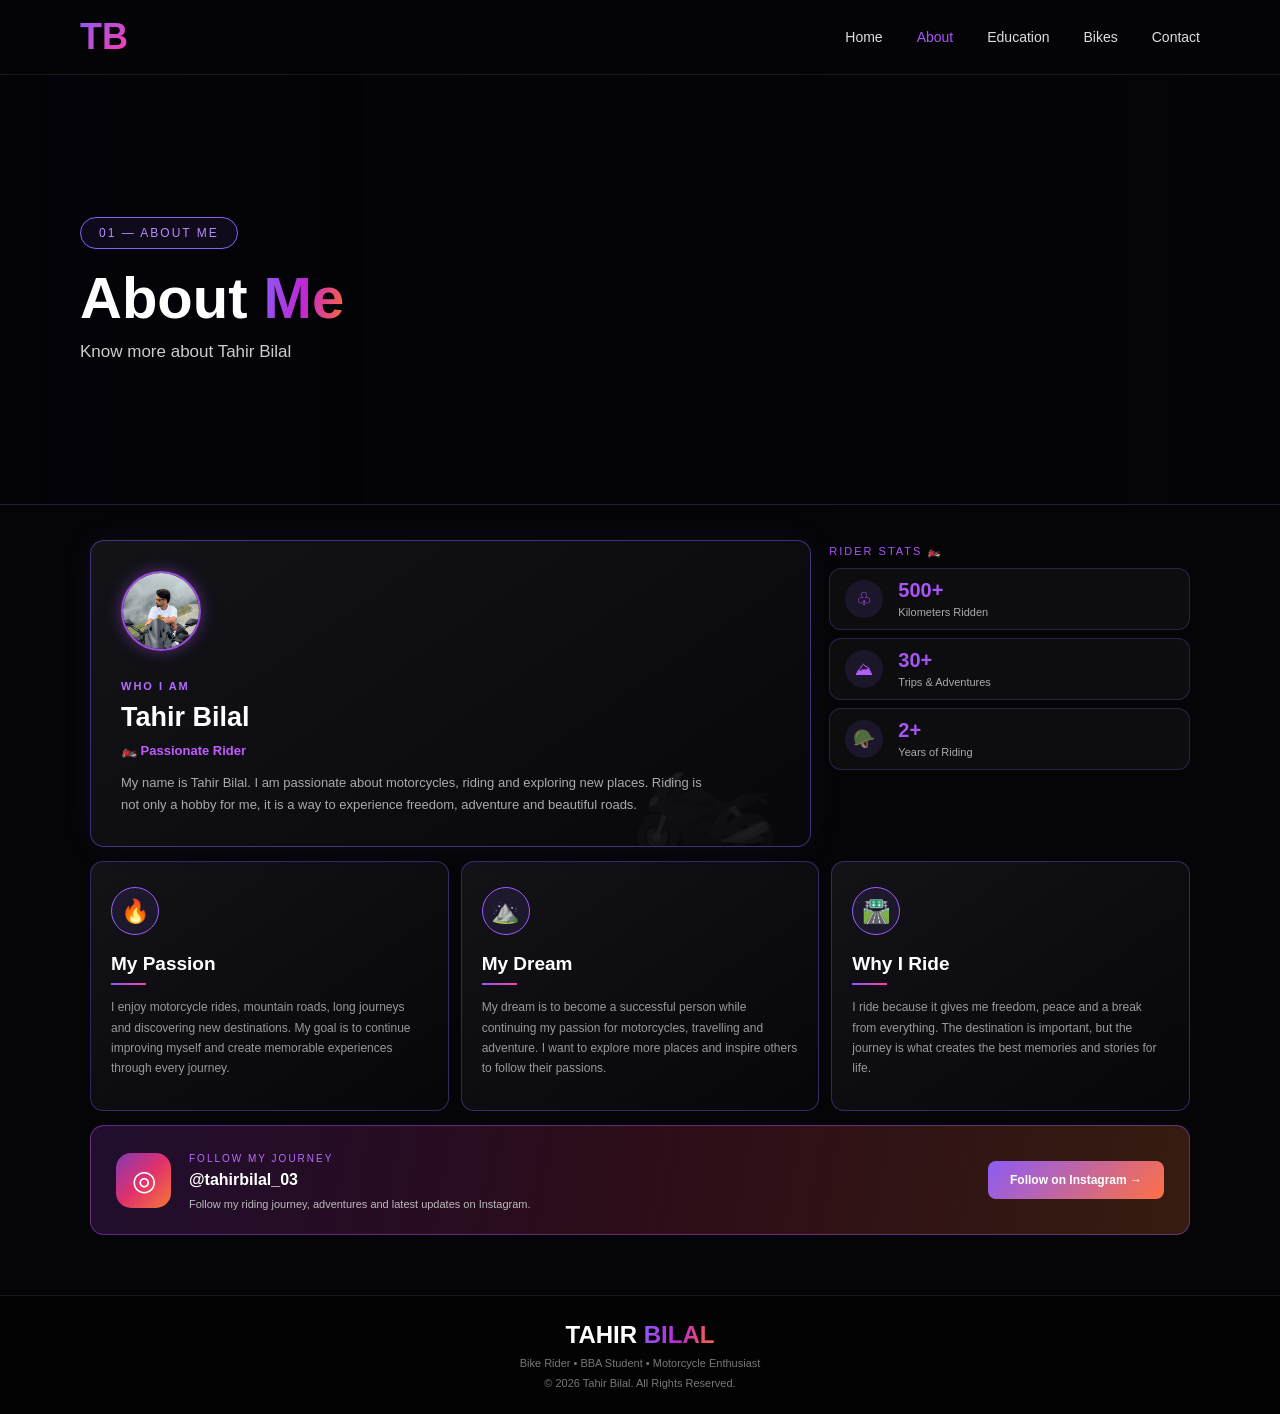
==== commit 8533765c: "Enhance profile section with icon and styles Added profile icon styling and image to About.html." ====
--- a/About.html
+++ b/About.html
@@ -524,6 +524,22 @@
     }
 
 }
+    .profile-icon {
+    width: 80px;
+    height: 80px;
+    border-radius: 50%;
+    overflow: hidden;
+    border: 2px solid #9d4edd;
+    box-shadow: 0 0 15px rgba(157, 78, 221, 0.5);
+    margin-bottom: 25px;
+}
+
+.profile-icon img {
+    width: 100%;
+    height: 100%;
+    object-fit: cover;
+    display: block;
+    }
 
 </style>
 </head>
@@ -548,7 +564,7 @@
                 About
             </a>
 
-            <a href="Education.Html">
+            <a href="education.html">
                 Education
             </a>
 
@@ -603,7 +619,7 @@
         <div class="profile-card">
 
             <div class="profile-icon">
-                👤
+    <img src="my4.jpg" alt="Tahir Bilal">
             </div>
 
             <span class="small-title">
